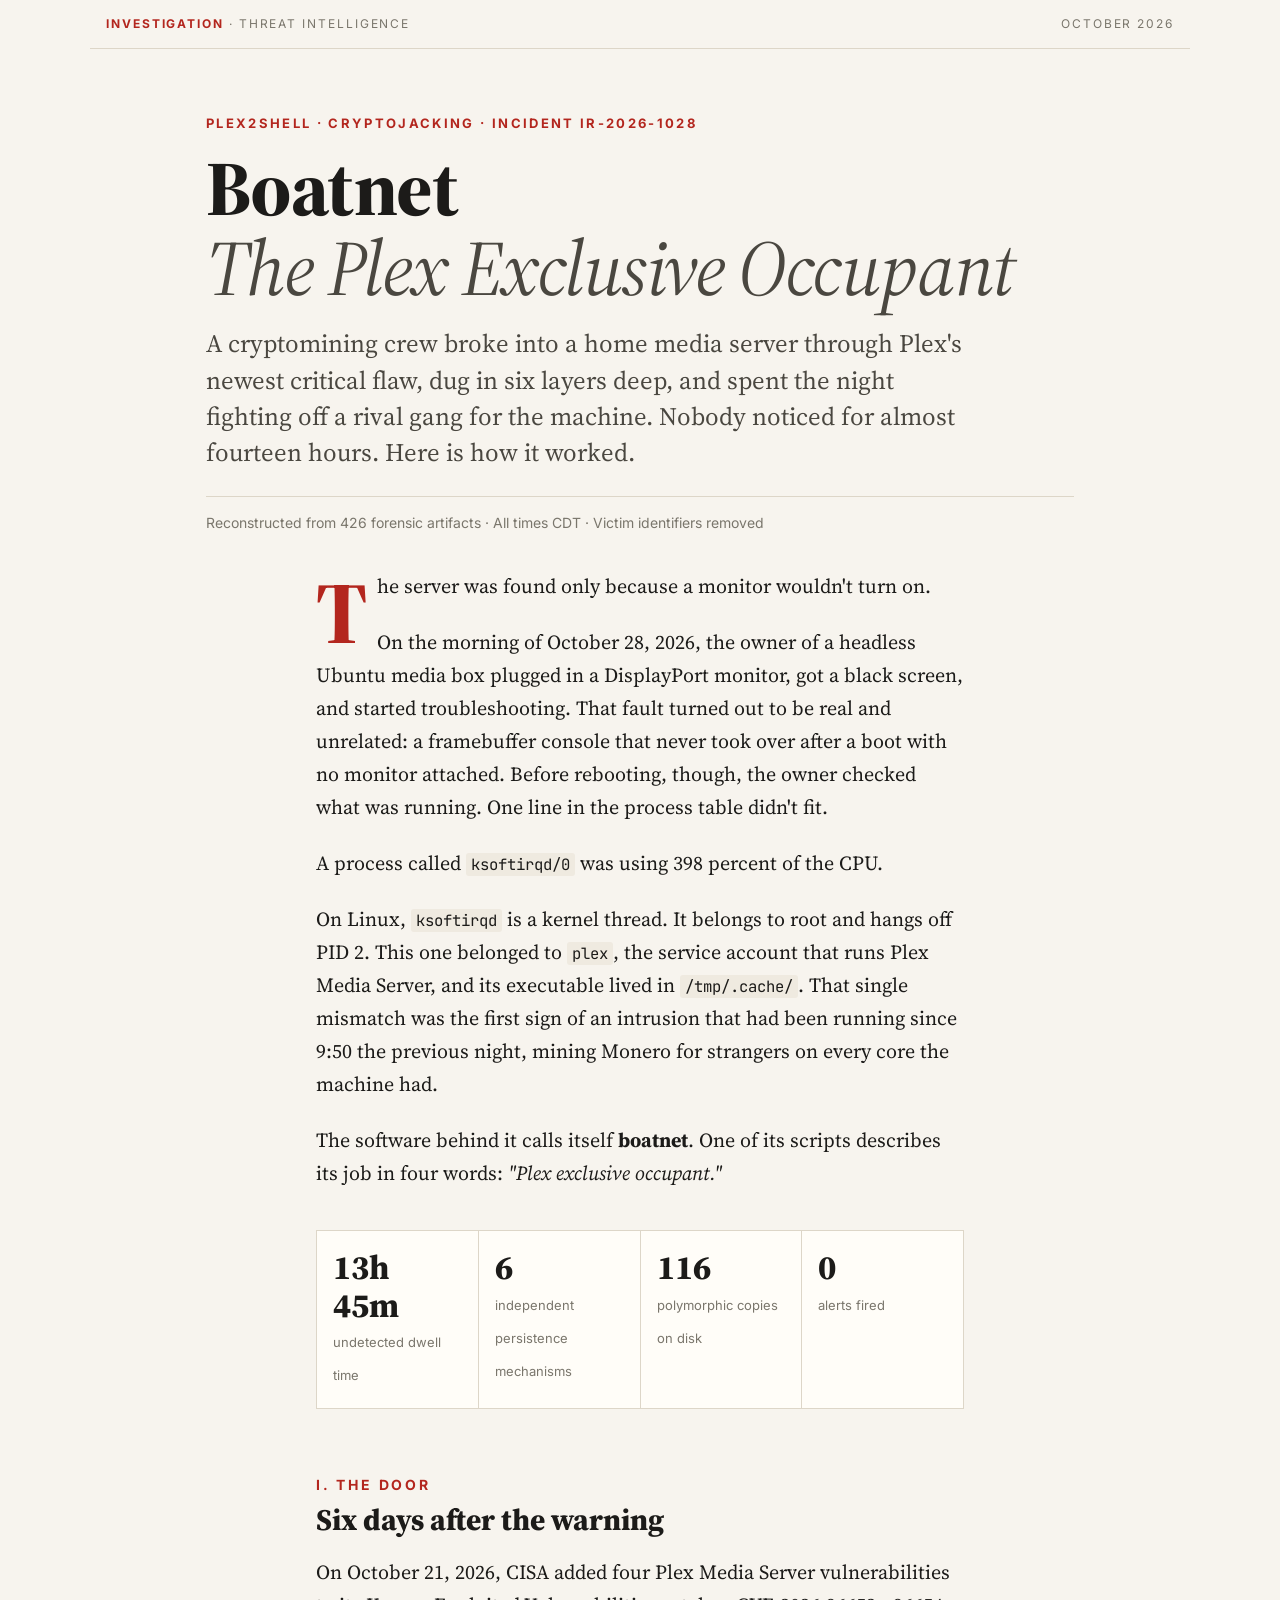
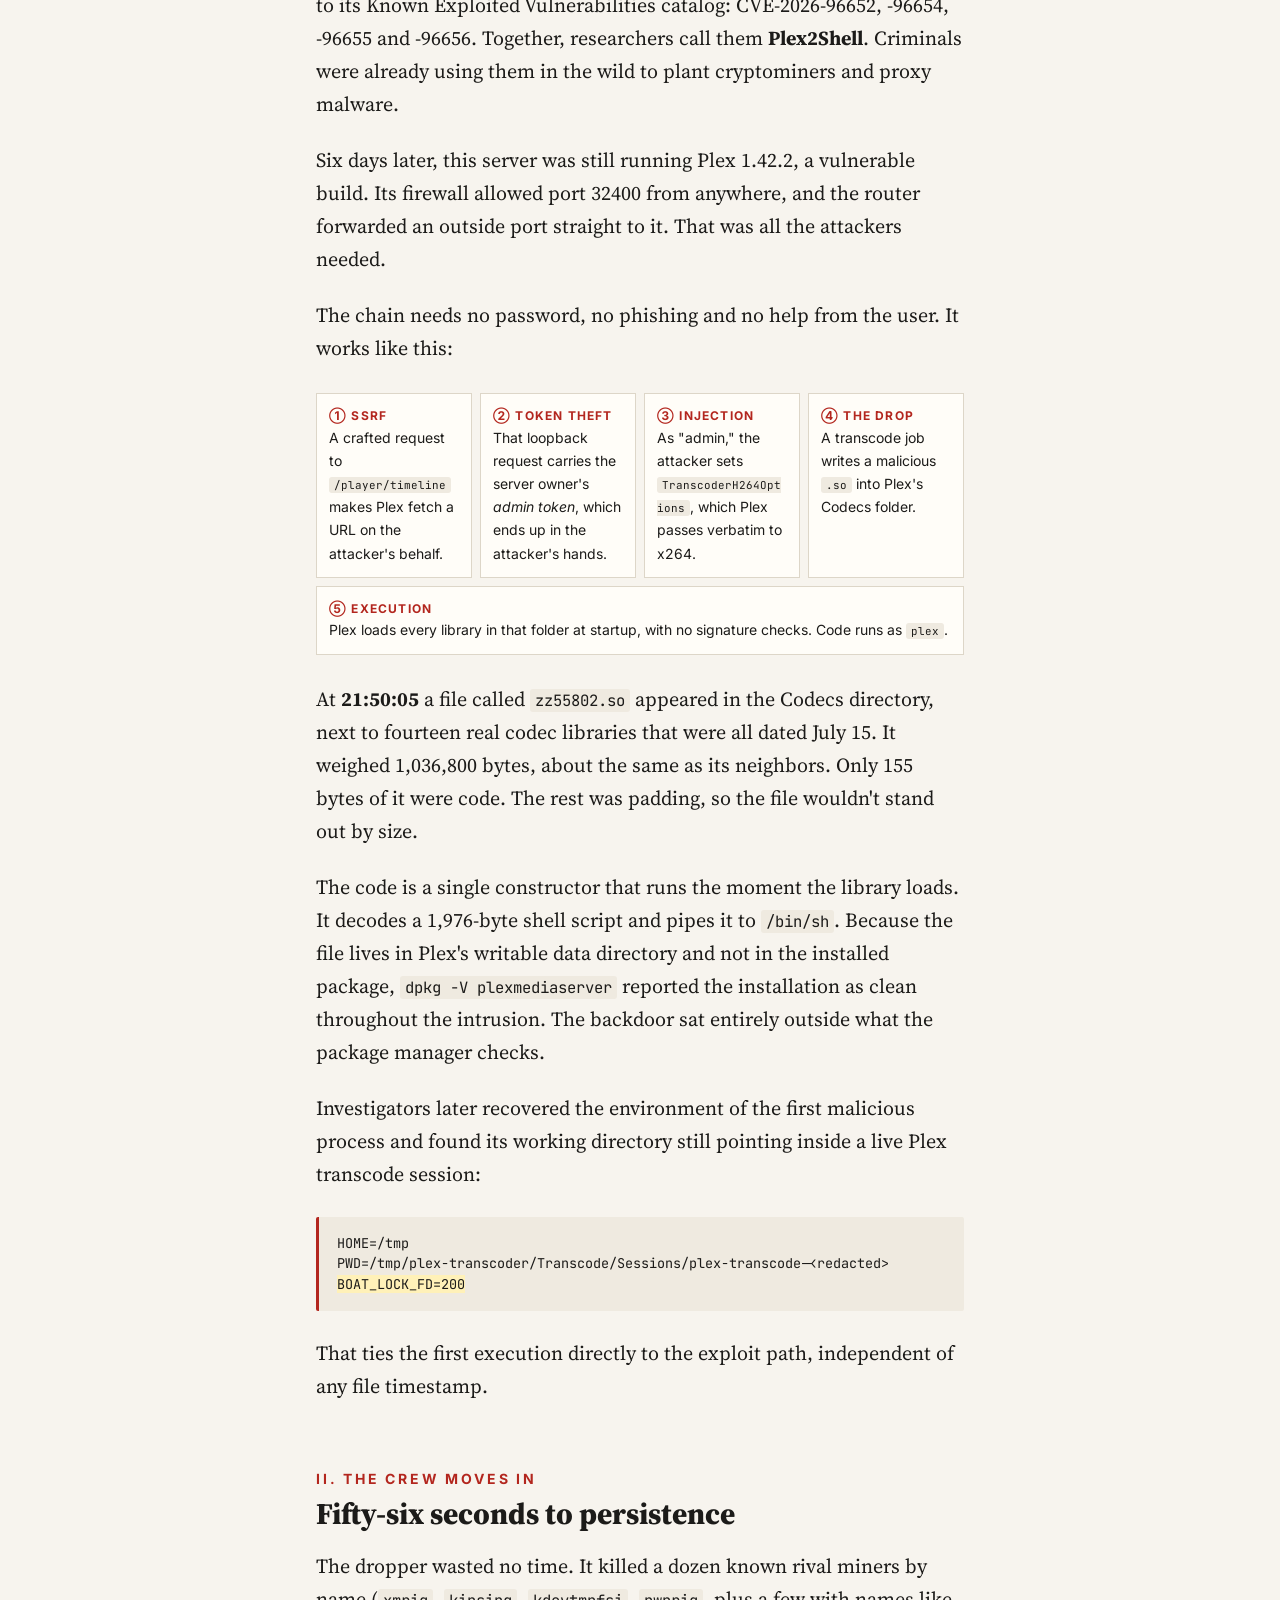
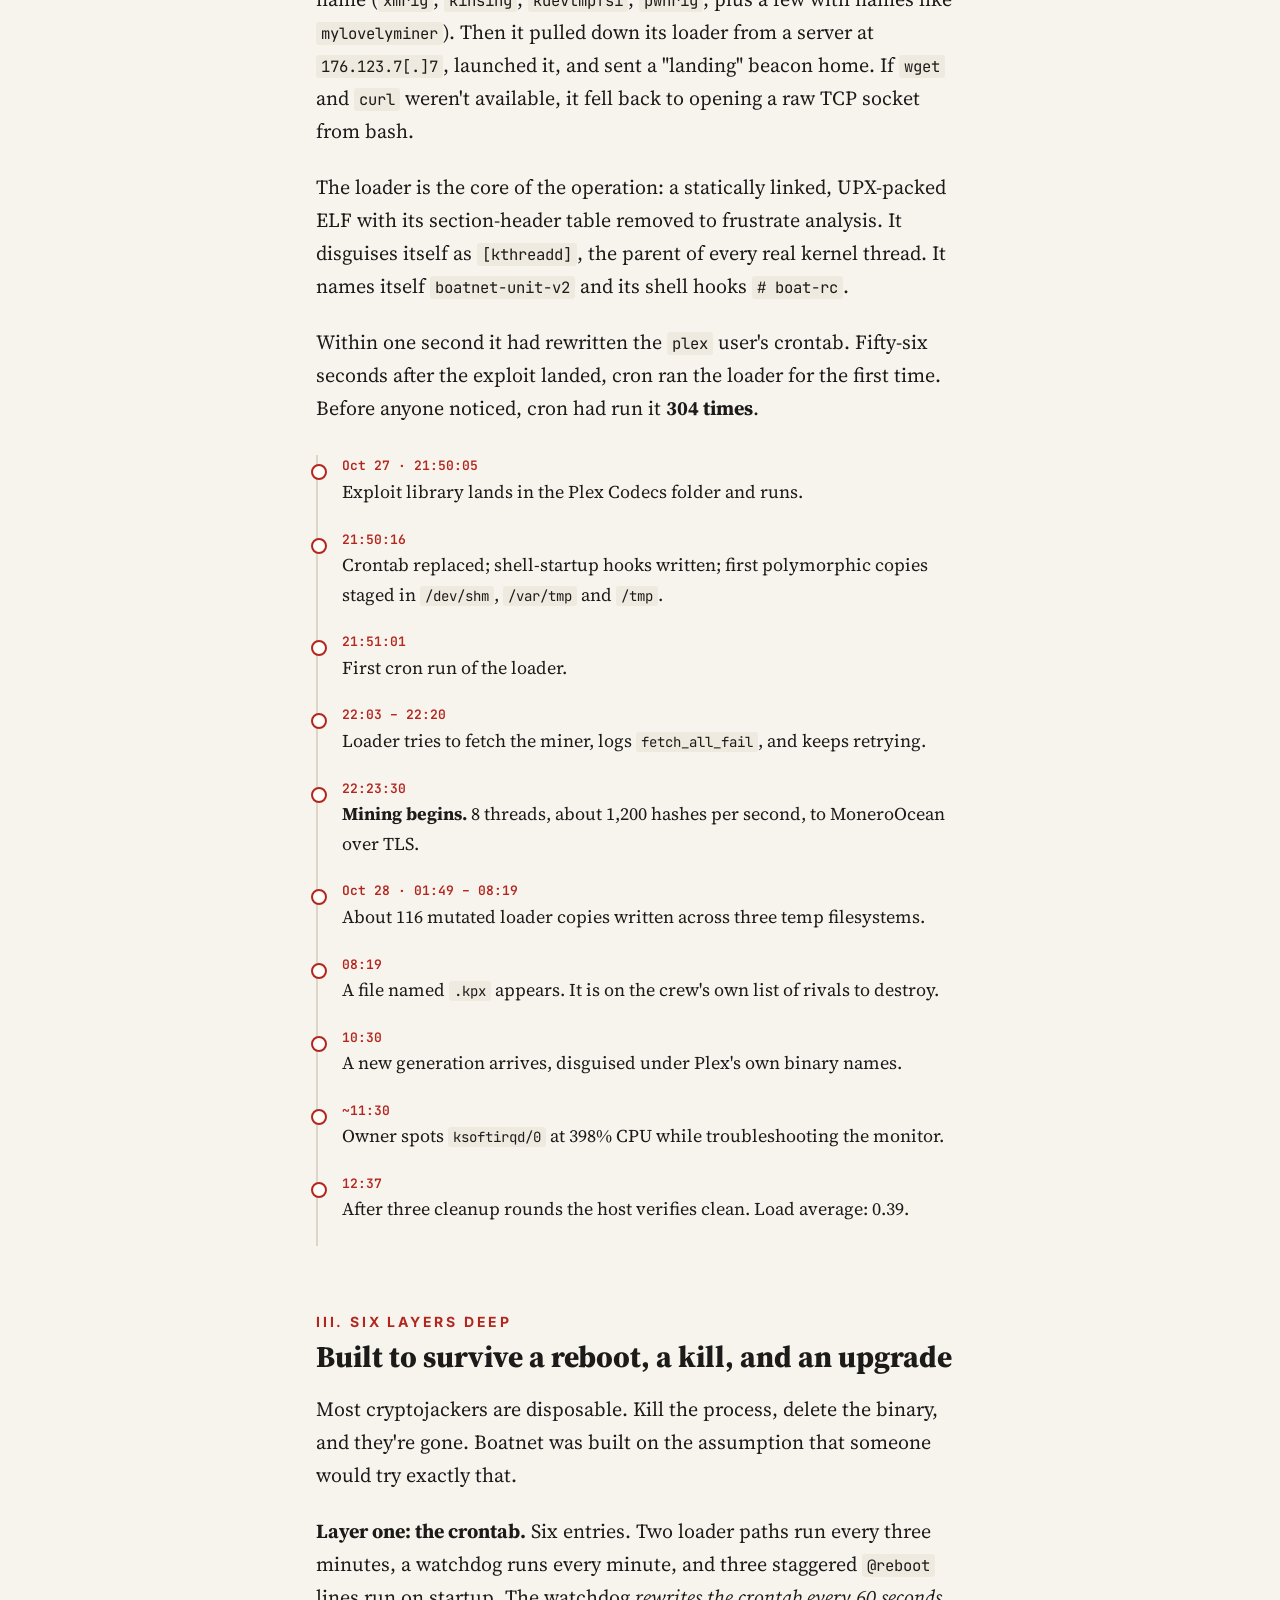
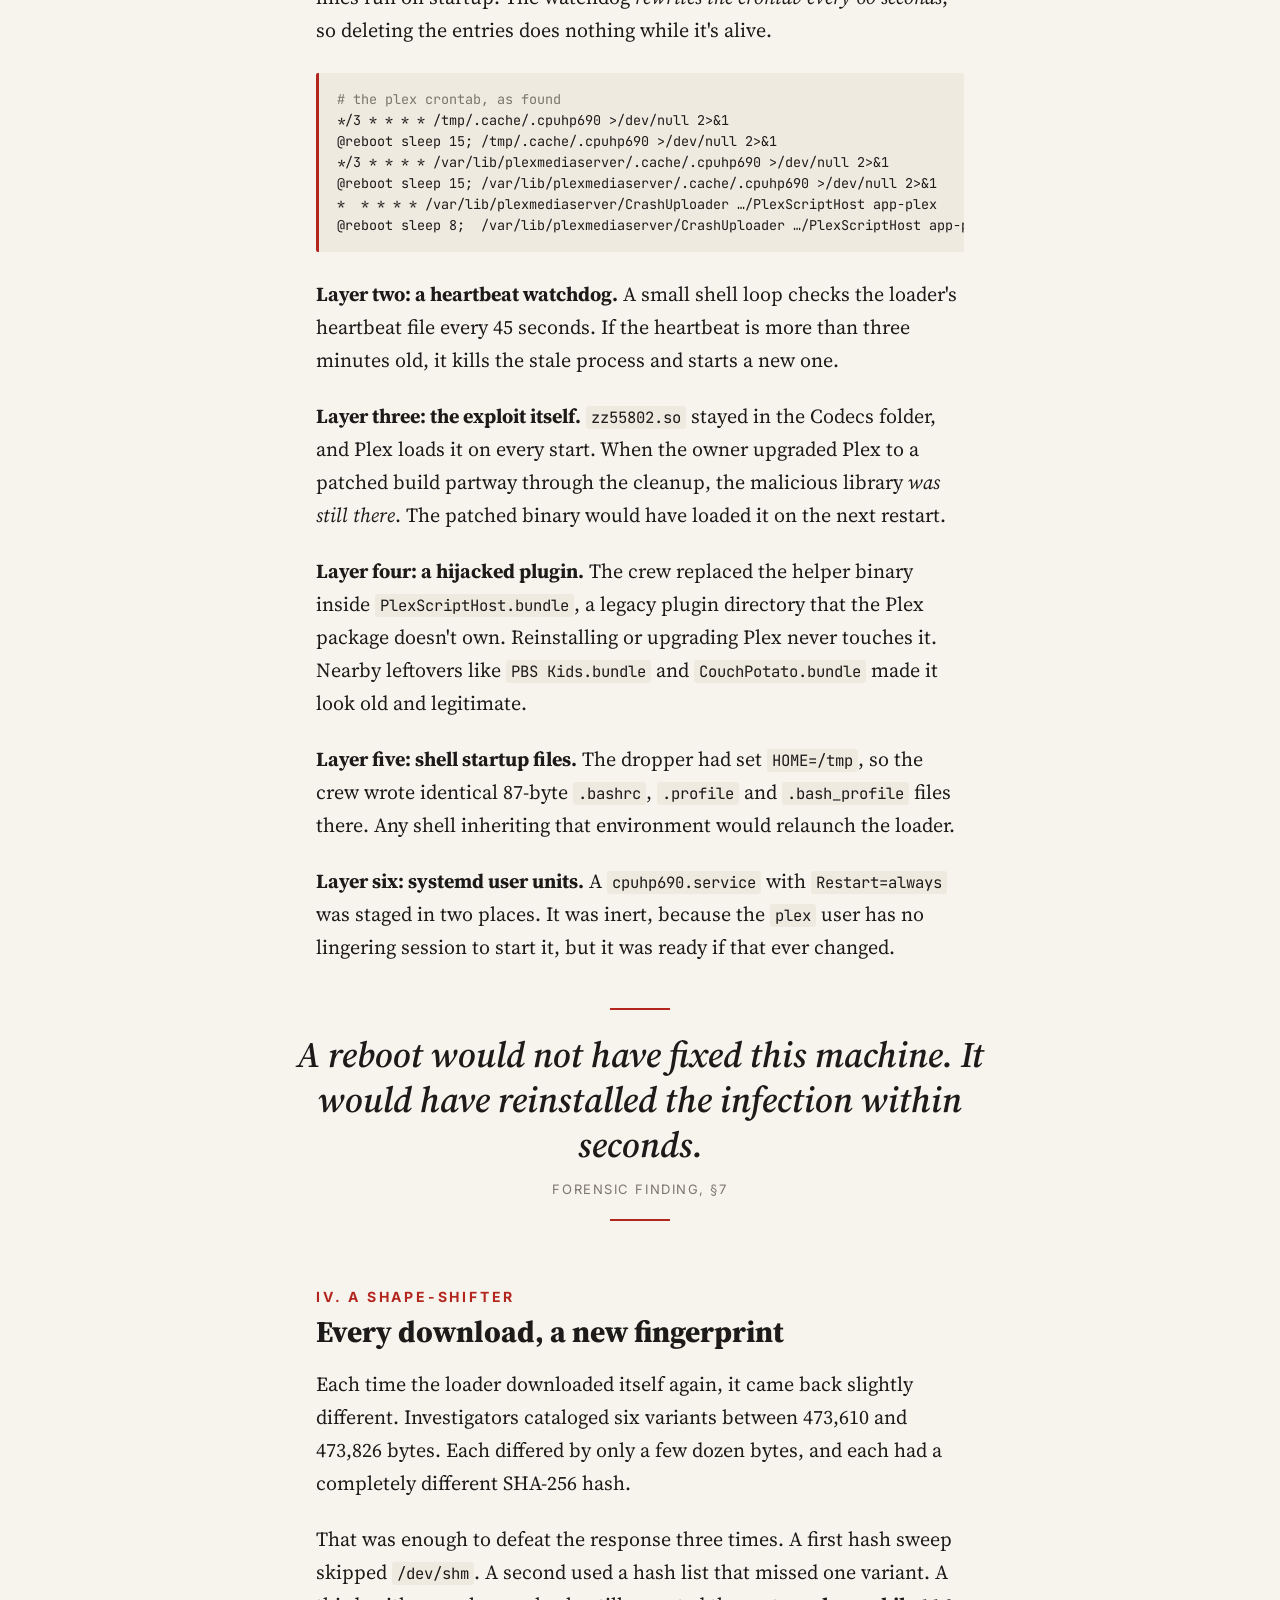
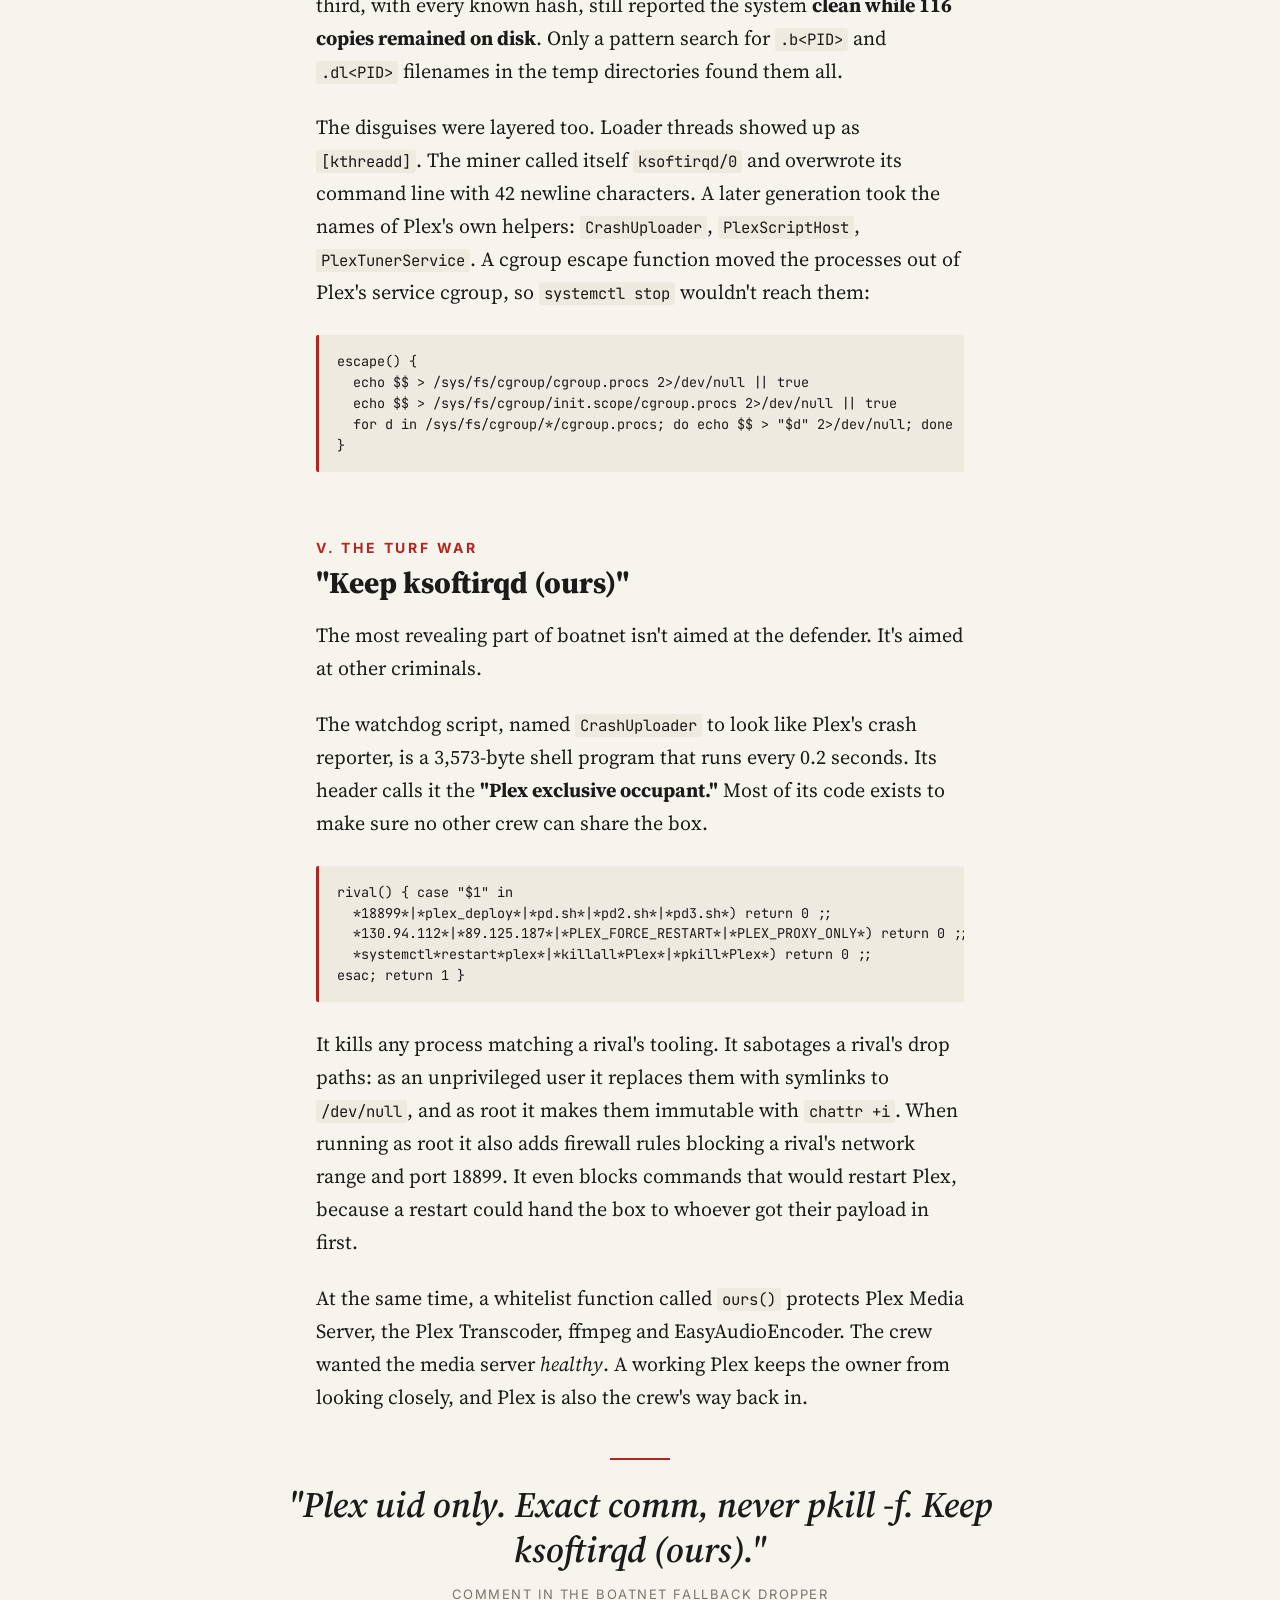
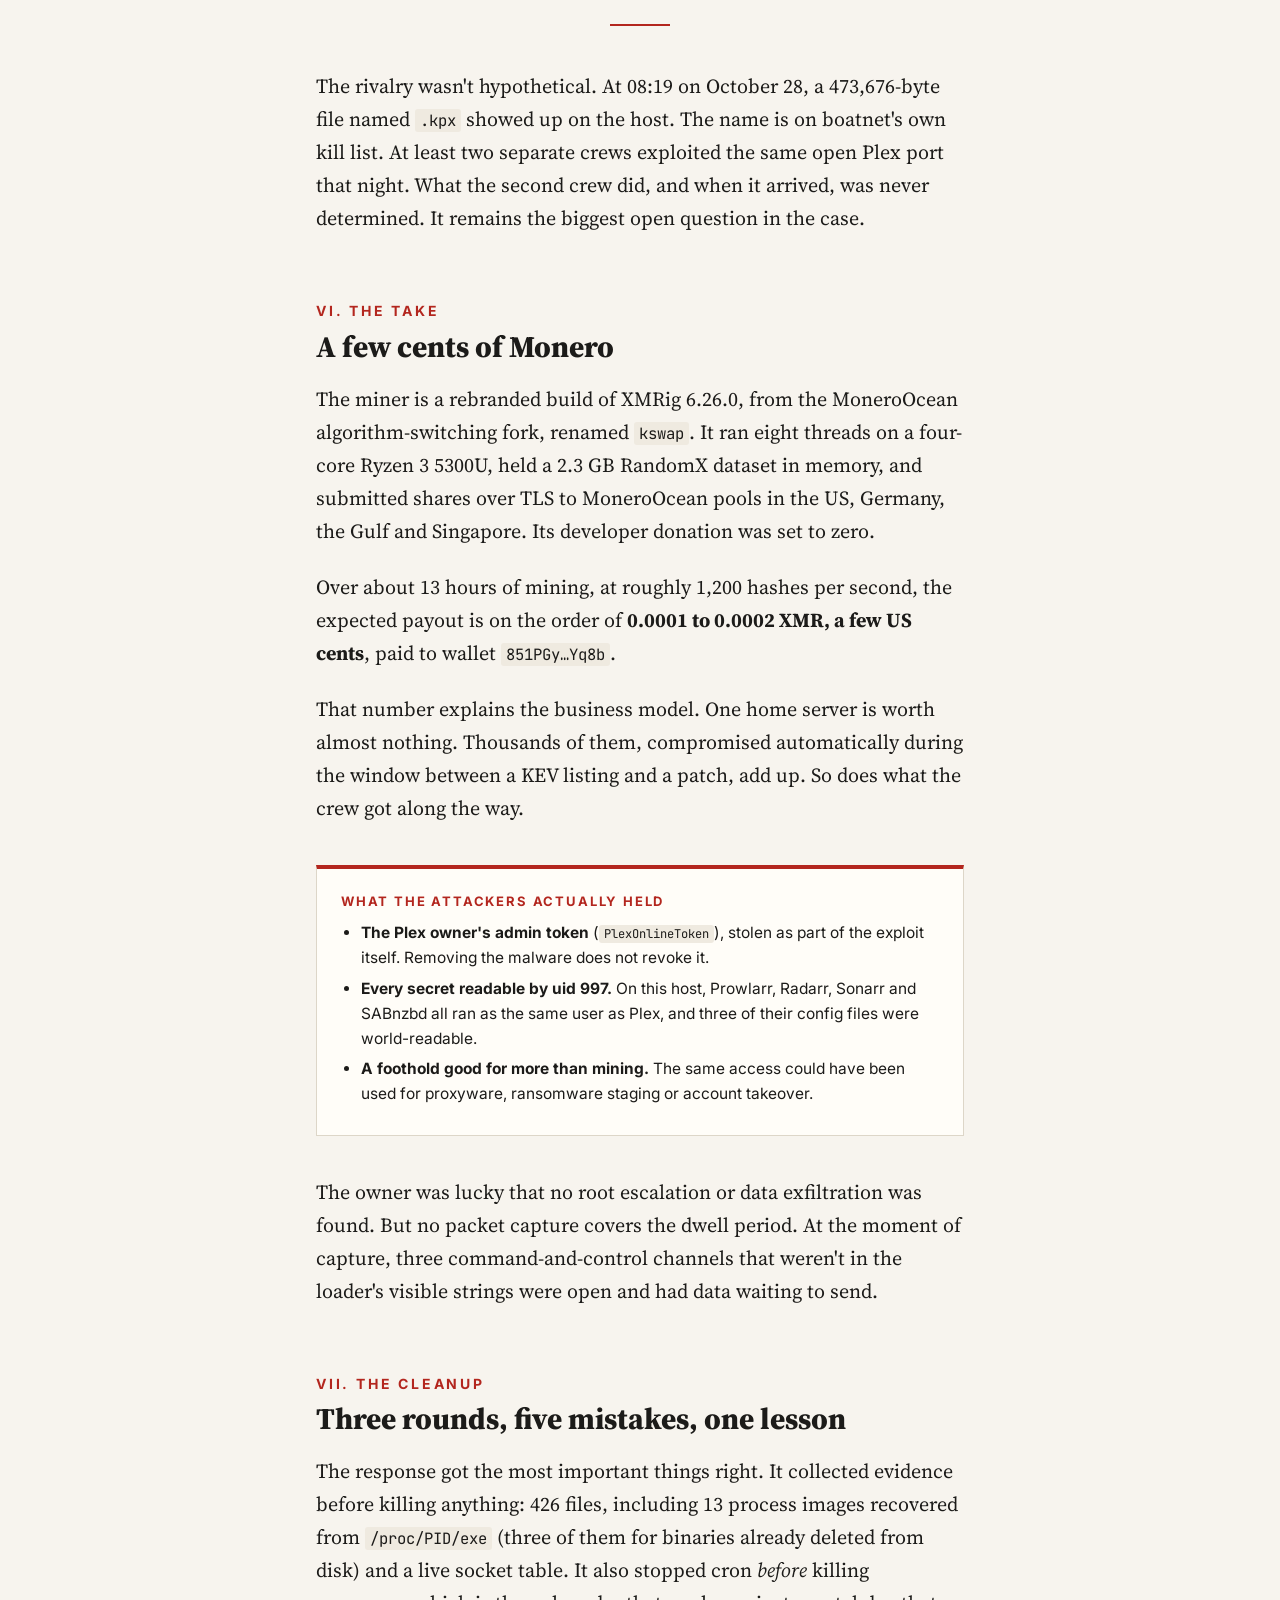
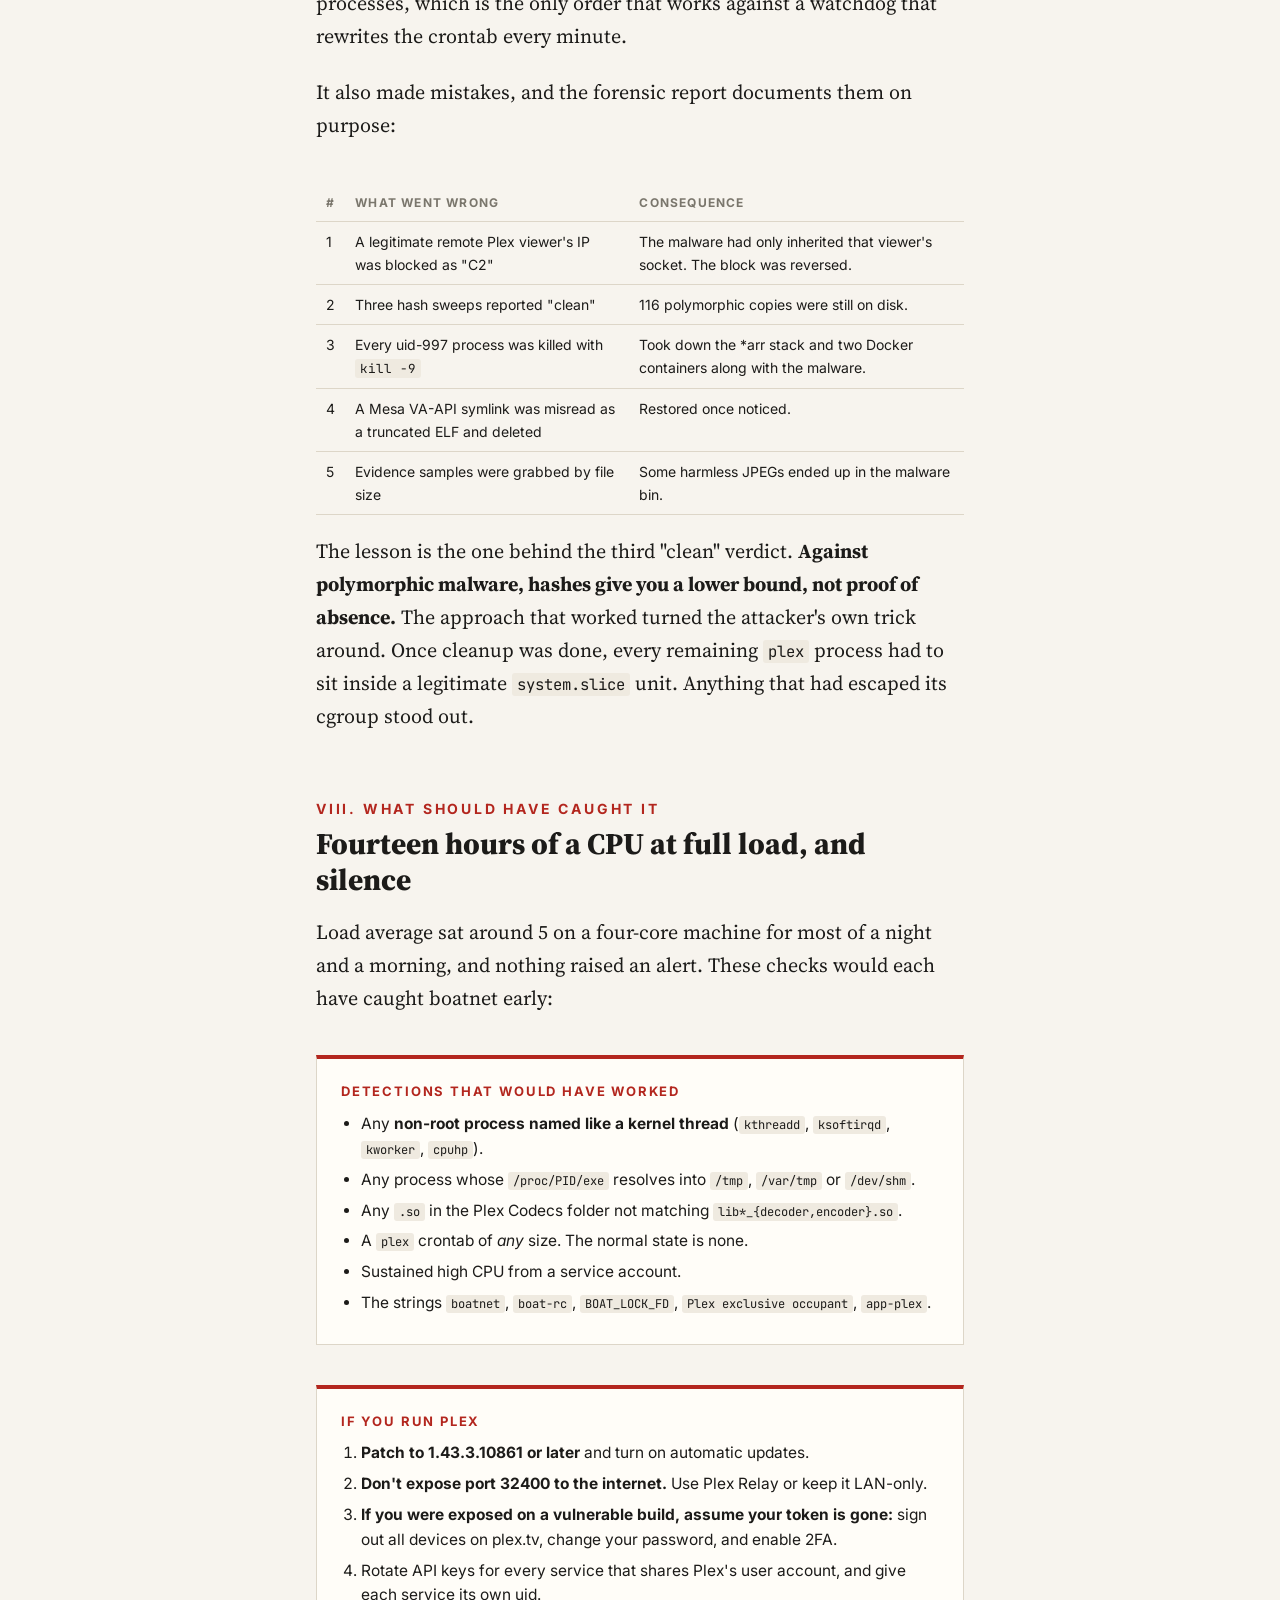
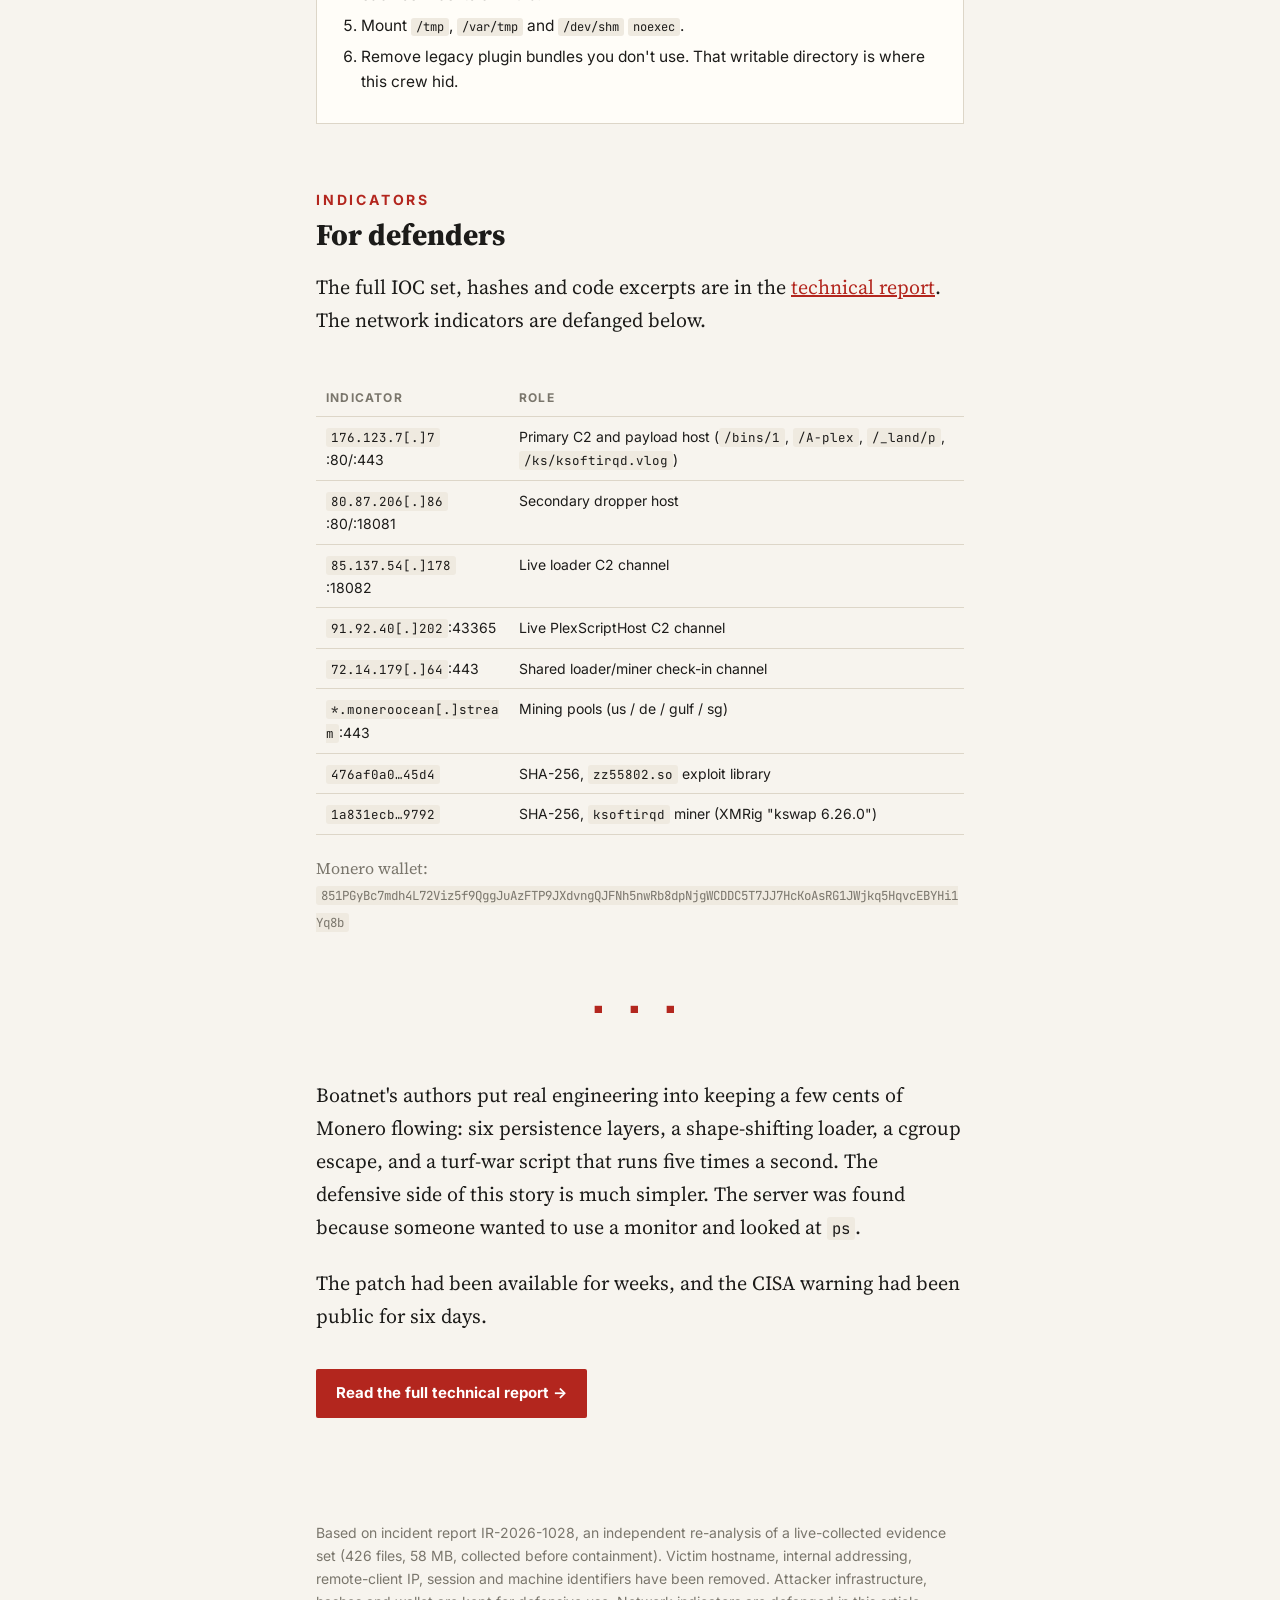
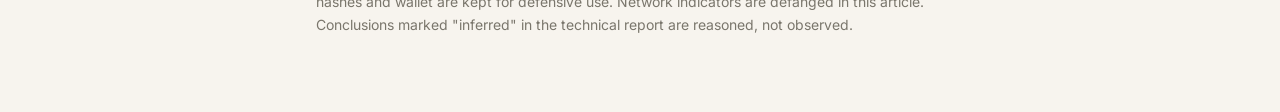
==== index.html @ 8634a525 "Publish Boatnet investigative article and sanitized IR-2026-1028 report Co-Authored-By: Claude Opus " ====
<!DOCTYPE html>
<html lang="en">
<head>
<meta charset="UTF-8">
<meta name="viewport" content="width=device-width, initial-scale=1.0">
<title>Boatnet: The Plex Exclusive Occupant</title>
<meta name="description" content="An investigation into a cryptomining crew that hijacked a home Plex server through the Plex2Shell exploit chain, dug in six layers deep, and fought off a rival gang for control of the machine.">
<meta property="og:title" content="Boatnet: The Plex Exclusive Occupant">
<meta property="og:description" content="How a cryptomining crew hijacked a home Plex server, dug in six layers deep, and fought a rival gang for the machine.">
<link rel="preconnect" href="https://fonts.googleapis.com">
<link rel="preconnect" href="https://fonts.gstatic.com" crossorigin>
<link href="https://fonts.googleapis.com/css2?family=Source+Serif+4:ital,opsz,wght@0,8..60,400;0,8..60,600;0,8..60,800;1,8..60,400&family=Inter:wght@400;600;700&family=JetBrains+Mono:wght@400;600&display=swap" rel="stylesheet">
<style>
  :root{
    --bg:#f7f4ee; --paper:#fffdf8; --ink:#1c1b19; --ink-2:#4a4740; --ink-3:#7a766c;
    --rule:#ddd6c8; --accent:#b3261e; --accent-soft:#f6e3e0; --code-bg:#efeae0;
    --hl:#fff1b8; --mono:"JetBrains Mono",ui-monospace,Menlo,monospace;
    --serif:"Source Serif 4",Georgia,serif; --sans:Inter,system-ui,-apple-system,sans-serif;
  }
  @media (prefers-color-scheme: dark){
    :root:not([data-theme="light"]){
      --bg:#121210; --paper:#1a1a17; --ink:#ece8de; --ink-2:#bdb8ab; --ink-3:#8a857a;
      --rule:#33312b; --accent:#ff6b5e; --accent-soft:#3a1c19; --code-bg:#24231f; --hl:#4a3f12;
    }
  }
  :root[data-theme="dark"]{
    --bg:#121210; --paper:#1a1a17; --ink:#ece8de; --ink-2:#bdb8ab; --ink-3:#8a857a;
    --rule:#33312b; --accent:#ff6b5e; --accent-soft:#3a1c19; --code-bg:#24231f; --hl:#4a3f12;
  }
  *{box-sizing:border-box}
  html{-webkit-text-size-adjust:100%}
  body{margin:0;background:var(--bg);color:var(--ink);font-family:var(--serif);font-size:20px;line-height:1.65}
  a{color:var(--accent)}
  .masthead{border-bottom:1px solid var(--rule);font-family:var(--sans);font-size:12px;letter-spacing:.16em;text-transform:uppercase;color:var(--ink-3);padding:14px 16px;display:flex;justify-content:space-between;gap:12px;max-width:1100px;margin:0 auto}
  .masthead b{color:var(--accent)}
  header.hero{max-width:900px;margin:0 auto;padding:64px 16px 36px}
  .kicker{font-family:var(--sans);font-weight:700;font-size:13px;letter-spacing:.18em;text-transform:uppercase;color:var(--accent)}
  h1{font-weight:800;font-size:clamp(40px,7vw,78px);line-height:1.02;letter-spacing:-.02em;margin:14px 0 18px}
  h1 em{font-style:italic;font-weight:400;display:block;color:var(--ink-2)}
  .dek{font-size:clamp(20px,2.6vw,25px);color:var(--ink-2);line-height:1.45;margin:0 0 26px;max-width:760px}
  .byline{font-family:var(--sans);font-size:14px;color:var(--ink-3);border-top:1px solid var(--rule);padding-top:14px}
  .byline span+span::before{content:" · "}
  article{max-width:680px;margin:0 auto;padding:0 16px 80px}
  article>p:first-of-type::first-letter{float:left;font-size:4.4em;line-height:.82;font-weight:800;padding:6px 10px 0 0;color:var(--accent)}
  h2{font-family:var(--sans);font-size:14px;letter-spacing:.2em;text-transform:uppercase;color:var(--accent);margin:64px 0 6px}
  h3{font-size:30px;line-height:1.2;margin:0 0 18px;font-weight:800}
  p{margin:0 0 1.15em}
  code{font-family:var(--mono);font-size:.78em;background:var(--code-bg);padding:1px 5px;border-radius:3px;overflow-wrap:anywhere}
  pre{font-family:var(--mono);font-size:13.5px;line-height:1.55;background:var(--code-bg);border-left:3px solid var(--accent);padding:16px 18px;overflow-x:auto;margin:26px 0;border-radius:2px}
  pre .c{color:var(--ink-3)}
  pre mark{background:var(--hl);color:inherit}
  blockquote.pull{margin:44px -40px;padding:0;border:0;font-size:clamp(26px,3.6vw,36px);line-height:1.25;font-weight:600;font-style:italic;text-align:center;color:var(--ink)}
  blockquote.pull::before,blockquote.pull::after{content:"";display:block;width:60px;height:2px;background:var(--accent);margin:0 auto 22px}
  blockquote.pull::after{margin:22px auto 0}
  blockquote.pull cite{display:block;font-family:var(--sans);font-style:normal;font-size:13px;letter-spacing:.12em;text-transform:uppercase;color:var(--ink-3);margin-top:14px;font-weight:400}
  .stats{display:grid;grid-template-columns:repeat(auto-fit,minmax(140px,1fr));gap:1px;background:var(--rule);border:1px solid var(--rule);margin:40px 0}
  .stat{background:var(--paper);padding:18px 16px}
  .stat b{display:block;font-size:34px;line-height:1.1;font-weight:800}
  .stat span{font-family:var(--sans);font-size:13px;color:var(--ink-3)}
  aside.box{font-family:var(--sans);font-size:15.5px;line-height:1.6;background:var(--paper);border:1px solid var(--rule);border-top:4px solid var(--accent);padding:22px 24px;margin:40px 0}
  aside.box h4{margin:0 0 10px;font-size:13px;letter-spacing:.14em;text-transform:uppercase;color:var(--accent)}
  aside.box ul,aside.box ol{margin:0;padding-left:20px}
  aside.box li{margin:6px 0}
  .timeline{list-style:none;padding:0;margin:30px 0;border-left:2px solid var(--rule)}
  .timeline li{position:relative;padding:0 0 22px 24px;font-size:18px}
  .timeline li::before{content:"";position:absolute;left:-7px;top:9px;width:12px;height:12px;border-radius:50%;background:var(--paper);border:2px solid var(--accent)}
  .timeline time{display:block;font-family:var(--mono);font-size:13px;color:var(--accent);font-weight:600}
  .chain{display:flex;flex-wrap:wrap;gap:8px;margin:28px 0;font-family:var(--sans);font-size:14px}
  .chain div{flex:1 1 140px;background:var(--paper);border:1px solid var(--rule);padding:12px;position:relative}
  .chain b{display:block;color:var(--accent);font-size:12px;letter-spacing:.1em;text-transform:uppercase}
  table{width:100%;border-collapse:collapse;font-family:var(--sans);font-size:14px;margin:20px 0}
  th,td{text-align:left;padding:8px 10px;border-bottom:1px solid var(--rule);vertical-align:top}
  th{font-size:12px;letter-spacing:.1em;text-transform:uppercase;color:var(--ink-3)}
  td code{font-size:12.5px}
  .tablewrap{overflow-x:auto}
  hr.end{border:0;text-align:center;margin:56px 0}
  hr.end::before{content:"■ ■ ■";color:var(--accent);letter-spacing:1em;font-size:12px}
  footer{max-width:680px;margin:0 auto;padding:0 16px 60px;font-family:var(--sans);font-size:14px;color:var(--ink-3)}
  .cta{display:inline-block;font-family:var(--sans);font-weight:700;font-size:15px;text-decoration:none;background:var(--accent);color:#fff;padding:12px 20px;border-radius:2px}
  @media (max-width:760px){ blockquote.pull{margin:36px 0} body{font-size:18.5px} }
</style>
</head>
<body>

<div class="masthead"><span><b>Investigation</b> · Threat Intelligence</span><span>October 2026</span></div>

<header class="hero">
  <div class="kicker">Plex2Shell · Cryptojacking · Incident IR-2026-1028</div>
  <h1>Boatnet<em>The Plex Exclusive Occupant</em></h1>
  <p class="dek">A cryptomining crew broke into a home media server through Plex's newest critical flaw, dug in six layers deep, and spent the night fighting off a rival gang for the machine. Nobody noticed for almost fourteen hours. Here is how it worked.</p>
  <div class="byline"><span>Reconstructed from 426 forensic artifacts</span><span>All times CDT</span><span>Victim identifiers removed</span></div>
</header>

<article>

<p>The server was found only because a monitor wouldn't turn on.</p>

<p>On the morning of October 28, 2026, the owner of a headless Ubuntu media box plugged in a DisplayPort monitor, got a black screen, and started troubleshooting. That fault turned out to be real and unrelated: a framebuffer console that never took over after a boot with no monitor attached. Before rebooting, though, the owner checked what was running. One line in the process table didn't fit.</p>

<p>A process called <code>ksoftirqd/0</code> was using 398 percent of the CPU.</p>

<p>On Linux, <code>ksoftirqd</code> is a kernel thread. It belongs to root and hangs off PID 2. This one belonged to <code>plex</code>, the service account that runs Plex Media Server, and its executable lived in <code>/tmp/.cache/</code>. That single mismatch was the first sign of an intrusion that had been running since 9:50 the previous night, mining Monero for strangers on every core the machine had.</p>

<p>The software behind it calls itself <strong>boatnet</strong>. One of its scripts describes its job in four words: <em>"Plex exclusive occupant."</em></p>

<div class="stats">
  <div class="stat"><b>13h 45m</b><span>undetected dwell time</span></div>
  <div class="stat"><b>6</b><span>independent persistence mechanisms</span></div>
  <div class="stat"><b>116</b><span>polymorphic copies on disk</span></div>
  <div class="stat"><b>0</b><span>alerts fired</span></div>
</div>

<h2>I. The Door</h2>
<h3>Six days after the warning</h3>

<p>On October 21, 2026, CISA added four Plex Media Server vulnerabilities to its Known Exploited Vulnerabilities catalog: CVE-2026-96652, -96654, -96655 and -96656. Together, researchers call them <strong>Plex2Shell</strong>. Criminals were already using them in the wild to plant cryptominers and proxy malware.</p>

<p>Six days later, this server was still running Plex 1.42.2, a vulnerable build. Its firewall allowed port 32400 from anywhere, and the router forwarded an outside port straight to it. That was all the attackers needed.</p>

<p>The chain needs no password, no phishing and no help from the user. It works like this:</p>

<div class="chain">
  <div><b>① SSRF</b>A crafted request to <code>/player/timeline</code> makes Plex fetch a URL on the attacker's behalf.</div>
  <div><b>② Token theft</b>That loopback request carries the server owner's <em>admin token</em>, which ends up in the attacker's hands.</div>
  <div><b>③ Injection</b>As "admin," the attacker sets <code>TranscoderH264Options</code>, which Plex passes verbatim to x264.</div>
  <div><b>④ The drop</b>A transcode job writes a malicious <code>.so</code> into Plex's Codecs folder.</div>
  <div><b>⑤ Execution</b>Plex loads every library in that folder at startup, with no signature checks. Code runs as <code>plex</code>.</div>
</div>

<p>At <strong>21:50:05</strong> a file called <code>zz55802.so</code> appeared in the Codecs directory, next to fourteen real codec libraries that were all dated July 15. It weighed 1,036,800 bytes, about the same as its neighbors. Only 155 bytes of it were code. The rest was padding, so the file wouldn't stand out by size.</p>

<p>The code is a single constructor that runs the moment the library loads. It decodes a 1,976-byte shell script and pipes it to <code>/bin/sh</code>. Because the file lives in Plex's writable data directory and not in the installed package, <code>dpkg -V plexmediaserver</code> reported the installation as clean throughout the intrusion. The backdoor sat entirely outside what the package manager checks.</p>

<p>Investigators later recovered the environment of the first malicious process and found its working directory still pointing inside a live Plex transcode session:</p>

<pre>HOME=/tmp
PWD=/tmp/plex-transcoder/Transcode/Sessions/plex-transcode-&lt;redacted&gt;
<mark>BOAT_LOCK_FD=200</mark></pre>

<p>That ties the first execution directly to the exploit path, independent of any file timestamp.</p>

<h2>II. The Crew Moves In</h2>
<h3>Fifty-six seconds to persistence</h3>

<p>The dropper wasted no time. It killed a dozen known rival miners by name (<code>xmrig</code>, <code>kinsing</code>, <code>kdevtmpfsi</code>, <code>pwnrig</code>, plus a few with names like <code>mylovelyminer</code>). Then it pulled down its loader from a server at <code>176.123.7[.]7</code>, launched it, and sent a "landing" beacon home. If <code>wget</code> and <code>curl</code> weren't available, it fell back to opening a raw TCP socket from bash.</p>

<p>The loader is the core of the operation: a statically linked, UPX-packed ELF with its section-header table removed to frustrate analysis. It disguises itself as <code>[kthreadd]</code>, the parent of every real kernel thread. It names itself <code>boatnet-unit-v2</code> and its shell hooks <code># boat-rc</code>.</p>

<p>Within one second it had rewritten the <code>plex</code> user's crontab. Fifty-six seconds after the exploit landed, cron ran the loader for the first time. Before anyone noticed, cron had run it <strong>304 times</strong>.</p>

<ol class="timeline">
  <li><time>Oct 27 · 21:50:05</time>Exploit library lands in the Plex Codecs folder and runs.</li>
  <li><time>21:50:16</time>Crontab replaced; shell-startup hooks written; first polymorphic copies staged in <code>/dev/shm</code>, <code>/var/tmp</code> and <code>/tmp</code>.</li>
  <li><time>21:51:01</time>First cron run of the loader.</li>
  <li><time>22:03 – 22:20</time>Loader tries to fetch the miner, logs <code>fetch_all_fail</code>, and keeps retrying.</li>
  <li><time>22:23:30</time><strong>Mining begins.</strong> 8 threads, about 1,200 hashes per second, to MoneroOcean over TLS.</li>
  <li><time>Oct 28 · 01:49 – 08:19</time>About 116 mutated loader copies written across three temp filesystems.</li>
  <li><time>08:19</time>A file named <code>.kpx</code> appears. It is on the crew's own list of rivals to destroy.</li>
  <li><time>10:30</time>A new generation arrives, disguised under Plex's own binary names.</li>
  <li><time>~11:30</time>Owner spots <code>ksoftirqd/0</code> at 398% CPU while troubleshooting the monitor.</li>
  <li><time>12:37</time>After three cleanup rounds the host verifies clean. Load average: 0.39.</li>
</ol>

<h2>III. Six Layers Deep</h2>
<h3>Built to survive a reboot, a kill, and an upgrade</h3>

<p>Most cryptojackers are disposable. Kill the process, delete the binary, and they're gone. Boatnet was built on the assumption that someone would try exactly that.</p>

<p><strong>Layer one: the crontab.</strong> Six entries. Two loader paths run every three minutes, a watchdog runs every minute, and three staggered <code>@reboot</code> lines run on startup. The watchdog <em>rewrites the crontab every 60 seconds</em>, so deleting the entries does nothing while it's alive.</p>

<pre><span class="c"># the plex crontab, as found</span>
*/3 * * * * /tmp/.cache/.cpuhp690 &gt;/dev/null 2&gt;&amp;1
@reboot sleep 15; /tmp/.cache/.cpuhp690 &gt;/dev/null 2&gt;&amp;1
*/3 * * * * /var/lib/plexmediaserver/.cache/.cpuhp690 &gt;/dev/null 2&gt;&amp;1
@reboot sleep 15; /var/lib/plexmediaserver/.cache/.cpuhp690 &gt;/dev/null 2&gt;&amp;1
*  * * * * /var/lib/plexmediaserver/CrashUploader …/PlexScriptHost app-plex
@reboot sleep 8;  /var/lib/plexmediaserver/CrashUploader …/PlexScriptHost app-plex</pre>

<p><strong>Layer two: a heartbeat watchdog.</strong> A small shell loop checks the loader's heartbeat file every 45 seconds. If the heartbeat is more than three minutes old, it kills the stale process and starts a new one.</p>

<p><strong>Layer three: the exploit itself.</strong> <code>zz55802.so</code> stayed in the Codecs folder, and Plex loads it on every start. When the owner upgraded Plex to a patched build partway through the cleanup, the malicious library <em>was still there</em>. The patched binary would have loaded it on the next restart.</p>

<p><strong>Layer four: a hijacked plugin.</strong> The crew replaced the helper binary inside <code>PlexScriptHost.bundle</code>, a legacy plugin directory that the Plex package doesn't own. Reinstalling or upgrading Plex never touches it. Nearby leftovers like <code>PBS Kids.bundle</code> and <code>CouchPotato.bundle</code> made it look old and legitimate.</p>

<p><strong>Layer five: shell startup files.</strong> The dropper had set <code>HOME=/tmp</code>, so the crew wrote identical 87-byte <code>.bashrc</code>, <code>.profile</code> and <code>.bash_profile</code> files there. Any shell inheriting that environment would relaunch the loader.</p>

<p><strong>Layer six: systemd user units.</strong> A <code>cpuhp690.service</code> with <code>Restart=always</code> was staged in two places. It was inert, because the <code>plex</code> user has no lingering session to start it, but it was ready if that ever changed.</p>

<blockquote class="pull">A reboot would not have fixed this machine. It would have reinstalled the infection within seconds.<cite>Forensic finding, §7</cite></blockquote>

<h2>IV. A Shape-Shifter</h2>
<h3>Every download, a new fingerprint</h3>

<p>Each time the loader downloaded itself again, it came back slightly different. Investigators cataloged six variants between 473,610 and 473,826 bytes. Each differed by only a few dozen bytes, and each had a completely different SHA-256 hash.</p>

<p>That was enough to defeat the response three times. A first hash sweep skipped <code>/dev/shm</code>. A second used a hash list that missed one variant. A third, with every known hash, still reported the system <strong>clean while 116 copies remained on disk</strong>. Only a pattern search for <code>.b&lt;PID&gt;</code> and <code>.dl&lt;PID&gt;</code> filenames in the temp directories found them all.</p>

<p>The disguises were layered too. Loader threads showed up as <code>[kthreadd]</code>. The miner called itself <code>ksoftirqd/0</code> and overwrote its command line with 42 newline characters. A later generation took the names of Plex's own helpers: <code>CrashUploader</code>, <code>PlexScriptHost</code>, <code>PlexTunerService</code>. A cgroup escape function moved the processes out of Plex's service cgroup, so <code>systemctl stop</code> wouldn't reach them:</p>

<pre>escape() {
  echo $$ &gt; /sys/fs/cgroup/cgroup.procs 2&gt;/dev/null || true
  echo $$ &gt; /sys/fs/cgroup/init.scope/cgroup.procs 2&gt;/dev/null || true
  for d in /sys/fs/cgroup/*/cgroup.procs; do echo $$ &gt; "$d" 2&gt;/dev/null; done
}</pre>

<h2>V. The Turf War</h2>
<h3>"Keep ksoftirqd (ours)"</h3>

<p>The most revealing part of boatnet isn't aimed at the defender. It's aimed at other criminals.</p>

<p>The watchdog script, named <code>CrashUploader</code> to look like Plex's crash reporter, is a 3,573-byte shell program that runs every 0.2 seconds. Its header calls it the <strong>"Plex exclusive occupant."</strong> Most of its code exists to make sure no other crew can share the box.</p>

<pre>rival() { case "$1" in
  *18899*|*plex_deploy*|*pd.sh*|*pd2.sh*|*pd3.sh*) return 0 ;;
  *130.94.112*|*89.125.187*|*PLEX_FORCE_RESTART*|*PLEX_PROXY_ONLY*) return 0 ;;
  *systemctl*restart*plex*|*killall*Plex*|*pkill*Plex*) return 0 ;;
esac; return 1 }</pre>

<p>It kills any process matching a rival's tooling. It sabotages a rival's drop paths: as an unprivileged user it replaces them with symlinks to <code>/dev/null</code>, and as root it makes them immutable with <code>chattr +i</code>. When running as root it also adds firewall rules blocking a rival's network range and port 18899. It even blocks commands that would restart Plex, because a restart could hand the box to whoever got their payload in first.</p>

<p>At the same time, a whitelist function called <code>ours()</code> protects Plex Media Server, the Plex Transcoder, ffmpeg and EasyAudioEncoder. The crew wanted the media server <em>healthy</em>. A working Plex keeps the owner from looking closely, and Plex is also the crew's way back in.</p>

<blockquote class="pull">"Plex uid only. Exact comm, never pkill -f. Keep ksoftirqd (ours)."<cite>Comment in the boatnet fallback dropper</cite></blockquote>

<p>The rivalry wasn't hypothetical. At 08:19 on October 28, a 473,676-byte file named <code>.kpx</code> showed up on the host. The name is on boatnet's own kill list. At least two separate crews exploited the same open Plex port that night. What the second crew did, and when it arrived, was never determined. It remains the biggest open question in the case.</p>

<h2>VI. The Take</h2>
<h3>A few cents of Monero</h3>

<p>The miner is a rebranded build of XMRig 6.26.0, from the MoneroOcean algorithm-switching fork, renamed <code>kswap</code>. It ran eight threads on a four-core Ryzen 3 5300U, held a 2.3 GB RandomX dataset in memory, and submitted shares over TLS to MoneroOcean pools in the US, Germany, the Gulf and Singapore. Its developer donation was set to zero.</p>

<p>Over about 13 hours of mining, at roughly 1,200 hashes per second, the expected payout is on the order of <strong>0.0001 to 0.0002 XMR, a few US cents</strong>, paid to wallet <code>851PGy…Yq8b</code>.</p>

<p>That number explains the business model. One home server is worth almost nothing. Thousands of them, compromised automatically during the window between a KEV listing and a patch, add up. So does what the crew got along the way.</p>

<aside class="box">
  <h4>What the attackers actually held</h4>
  <ul>
    <li><strong>The Plex owner's admin token</strong> (<code>PlexOnlineToken</code>), stolen as part of the exploit itself. Removing the malware does not revoke it.</li>
    <li><strong>Every secret readable by uid 997.</strong> On this host, Prowlarr, Radarr, Sonarr and SABnzbd all ran as the same user as Plex, and three of their config files were world-readable.</li>
    <li><strong>A foothold good for more than mining.</strong> The same access could have been used for proxyware, ransomware staging or account takeover.</li>
  </ul>
</aside>

<p>The owner was lucky that no root escalation or data exfiltration was found. But no packet capture covers the dwell period. At the moment of capture, three command-and-control channels that weren't in the loader's visible strings were open and had data waiting to send.</p>

<h2>VII. The Cleanup</h2>
<h3>Three rounds, five mistakes, one lesson</h3>

<p>The response got the most important things right. It collected evidence before killing anything: 426 files, including 13 process images recovered from <code>/proc/PID/exe</code> (three of them for binaries already deleted from disk) and a live socket table. It also stopped cron <em>before</em> killing processes, which is the only order that works against a watchdog that rewrites the crontab every minute.</p>

<p>It also made mistakes, and the forensic report documents them on purpose:</p>

<div class="tablewrap"><table>
<tr><th>#</th><th>What went wrong</th><th>Consequence</th></tr>
<tr><td>1</td><td>A legitimate remote Plex viewer's IP was blocked as "C2"</td><td>The malware had only inherited that viewer's socket. The block was reversed.</td></tr>
<tr><td>2</td><td>Three hash sweeps reported "clean"</td><td>116 polymorphic copies were still on disk.</td></tr>
<tr><td>3</td><td>Every uid-997 process was killed with <code>kill -9</code></td><td>Took down the *arr stack and two Docker containers along with the malware.</td></tr>
<tr><td>4</td><td>A Mesa VA-API symlink was misread as a truncated ELF and deleted</td><td>Restored once noticed.</td></tr>
<tr><td>5</td><td>Evidence samples were grabbed by file size</td><td>Some harmless JPEGs ended up in the malware bin.</td></tr>
</table></div>

<p>The lesson is the one behind the third "clean" verdict. <strong>Against polymorphic malware, hashes give you a lower bound, not proof of absence.</strong> The approach that worked turned the attacker's own trick around. Once cleanup was done, every remaining <code>plex</code> process had to sit inside a legitimate <code>system.slice</code> unit. Anything that had escaped its cgroup stood out.</p>

<h2>VIII. What Should Have Caught It</h2>
<h3>Fourteen hours of a CPU at full load, and silence</h3>

<p>Load average sat around 5 on a four-core machine for most of a night and a morning, and nothing raised an alert. These checks would each have caught boatnet early:</p>

<aside class="box">
  <h4>Detections that would have worked</h4>
  <ul>
    <li>Any <strong>non-root process named like a kernel thread</strong> (<code>kthreadd</code>, <code>ksoftirqd</code>, <code>kworker</code>, <code>cpuhp</code>).</li>
    <li>Any process whose <code>/proc/PID/exe</code> resolves into <code>/tmp</code>, <code>/var/tmp</code> or <code>/dev/shm</code>.</li>
    <li>Any <code>.so</code> in the Plex Codecs folder not matching <code>lib*_{decoder,encoder}.so</code>.</li>
    <li>A <code>plex</code> crontab of <em>any</em> size. The normal state is none.</li>
    <li>Sustained high CPU from a service account.</li>
    <li>The strings <code>boatnet</code>, <code>boat-rc</code>, <code>BOAT_LOCK_FD</code>, <code>Plex exclusive occupant</code>, <code>app-plex</code>.</li>
  </ul>
</aside>

<aside class="box">
  <h4>If you run Plex</h4>
  <ol>
    <li><strong>Patch to 1.43.3.10861 or later</strong> and turn on automatic updates.</li>
    <li><strong>Don't expose port 32400 to the internet.</strong> Use Plex Relay or keep it LAN-only.</li>
    <li><strong>If you were exposed on a vulnerable build, assume your token is gone:</strong> sign out all devices on plex.tv, change your password, and enable 2FA.</li>
    <li>Rotate API keys for every service that shares Plex's user account, and give each service its own uid.</li>
    <li>Mount <code>/tmp</code>, <code>/var/tmp</code> and <code>/dev/shm</code> <code>noexec</code>.</li>
    <li>Remove legacy plugin bundles you don't use. That writable directory is where this crew hid.</li>
  </ol>
</aside>

<h2>Indicators</h2>
<h3>For defenders</h3>

<p>The full IOC set, hashes and code excerpts are in the <a href="report.html">technical report</a>. The network indicators are defanged below.</p>

<div class="tablewrap"><table>
<tr><th>Indicator</th><th>Role</th></tr>
<tr><td><code>176.123.7[.]7</code> :80/:443</td><td>Primary C2 and payload host (<code>/bins/1</code>, <code>/A-plex</code>, <code>/_land/p</code>, <code>/ks/ksoftirqd.vlog</code>)</td></tr>
<tr><td><code>80.87.206[.]86</code> :80/:18081</td><td>Secondary dropper host</td></tr>
<tr><td><code>85.137.54[.]178</code>:18082</td><td>Live loader C2 channel</td></tr>
<tr><td><code>91.92.40[.]202</code>:43365</td><td>Live PlexScriptHost C2 channel</td></tr>
<tr><td><code>72.14.179[.]64</code>:443</td><td>Shared loader/miner check-in channel</td></tr>
<tr><td><code>*.moneroocean[.]stream</code>:443</td><td>Mining pools (us / de / gulf / sg)</td></tr>
<tr><td><code>476af0a0…45d4</code></td><td>SHA-256, <code>zz55802.so</code> exploit library</td></tr>
<tr><td><code>1a831ecb…9792</code></td><td>SHA-256, <code>ksoftirqd</code> miner (XMRig "kswap 6.26.0")</td></tr>
</table></div>

<p style="font-size:16px;color:var(--ink-3)">Monero wallet: <code>851PGyBc7mdh4L72Viz5f9QggJuAzFTP9JXdvngQJFNh5nwRb8dpNjgWCDDC5T7JJ7HcKoAsRG1JWjkq5HqvcEBYHi1Yq8b</code></p>

<hr class="end">

<p>Boatnet's authors put real engineering into keeping a few cents of Monero flowing: six persistence layers, a shape-shifting loader, a cgroup escape, and a turf-war script that runs five times a second. The defensive side of this story is much simpler. The server was found because someone wanted to use a monitor and looked at <code>ps</code>.</p>

<p>The patch had been available for weeks, and the CISA warning had been public for six days.</p>

<p style="margin-top:36px"><a class="cta" href="report.html">Read the full technical report →</a></p>

</article>

<footer>
  <p>Based on incident report IR-2026-1028, an independent re-analysis of a live-collected evidence set (426 files, 58 MB, collected before containment). Victim hostname, internal addressing, remote-client IP, session and machine identifiers have been removed. Attacker infrastructure, hashes and wallet are kept for defensive use. Network indicators are defanged in this article. Conclusions marked "inferred" in the technical report are reasoned, not observed.</p>
</footer>

</body>
</html>
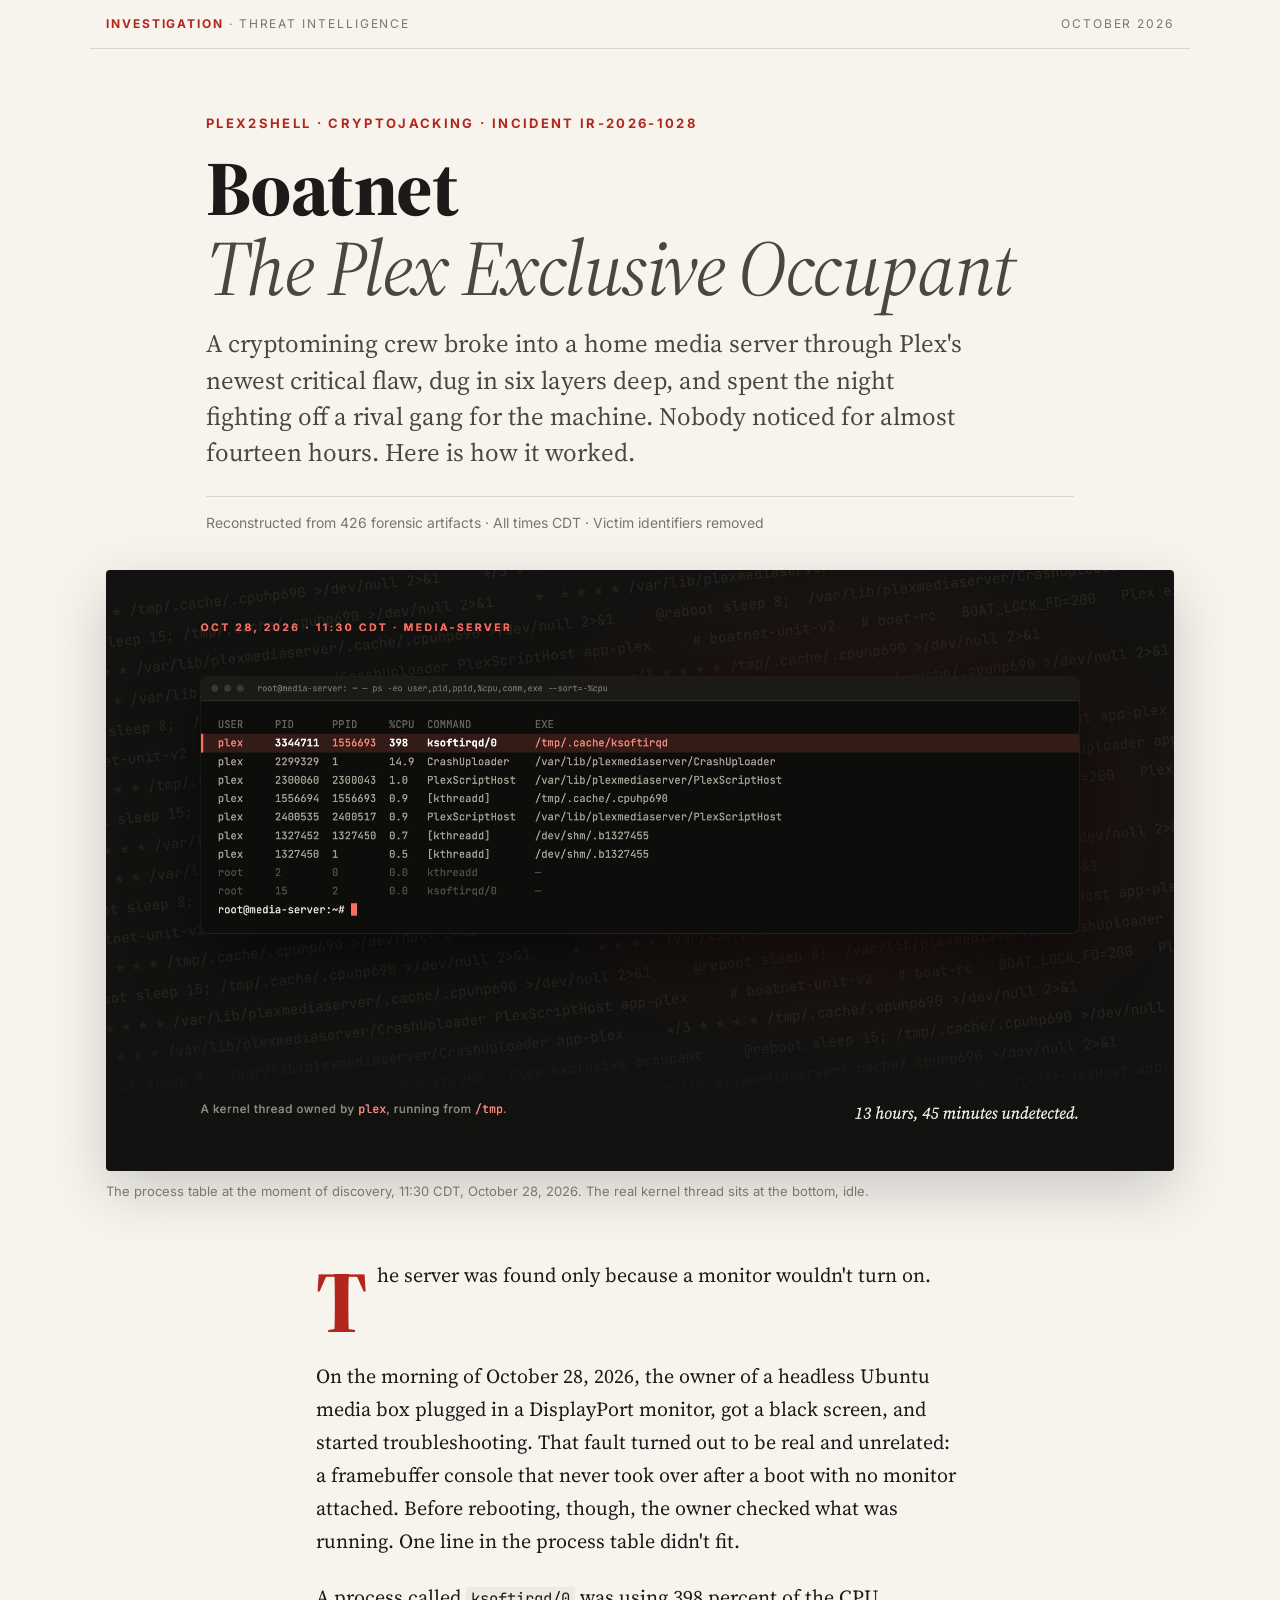
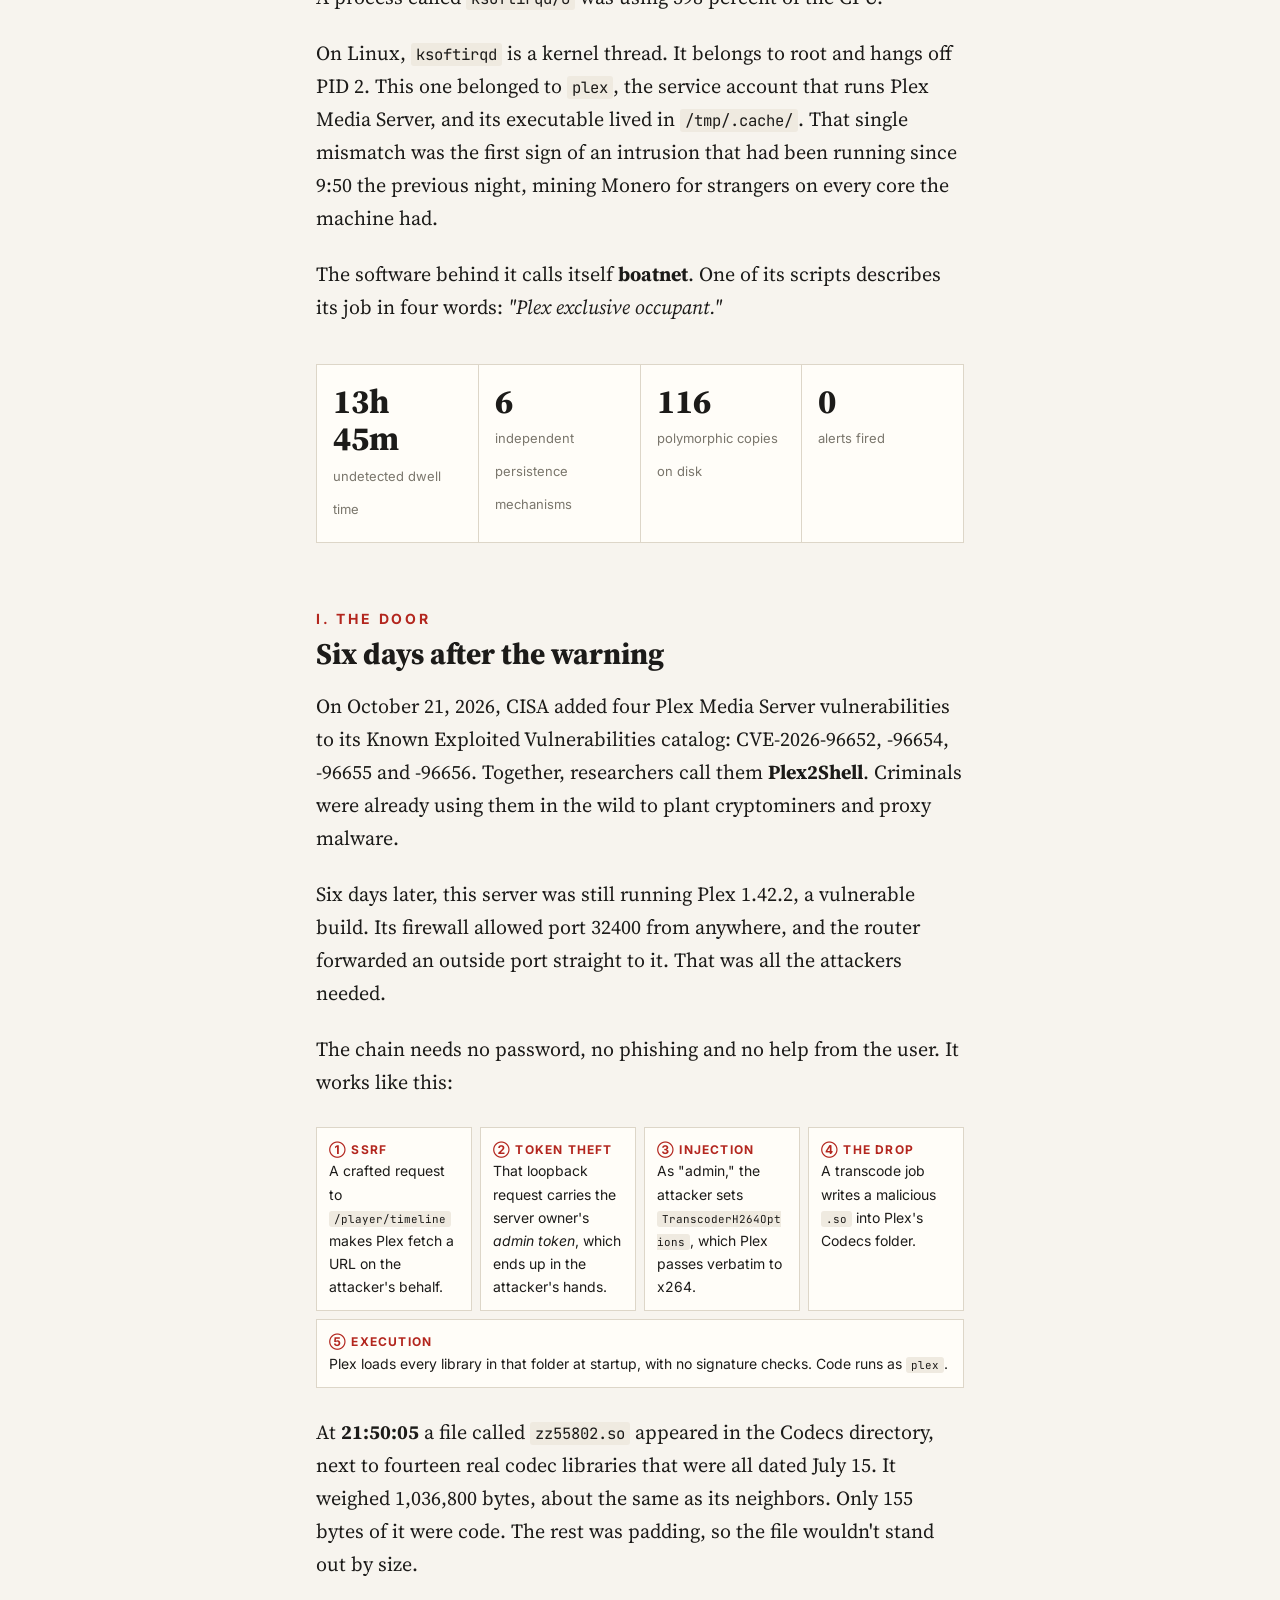
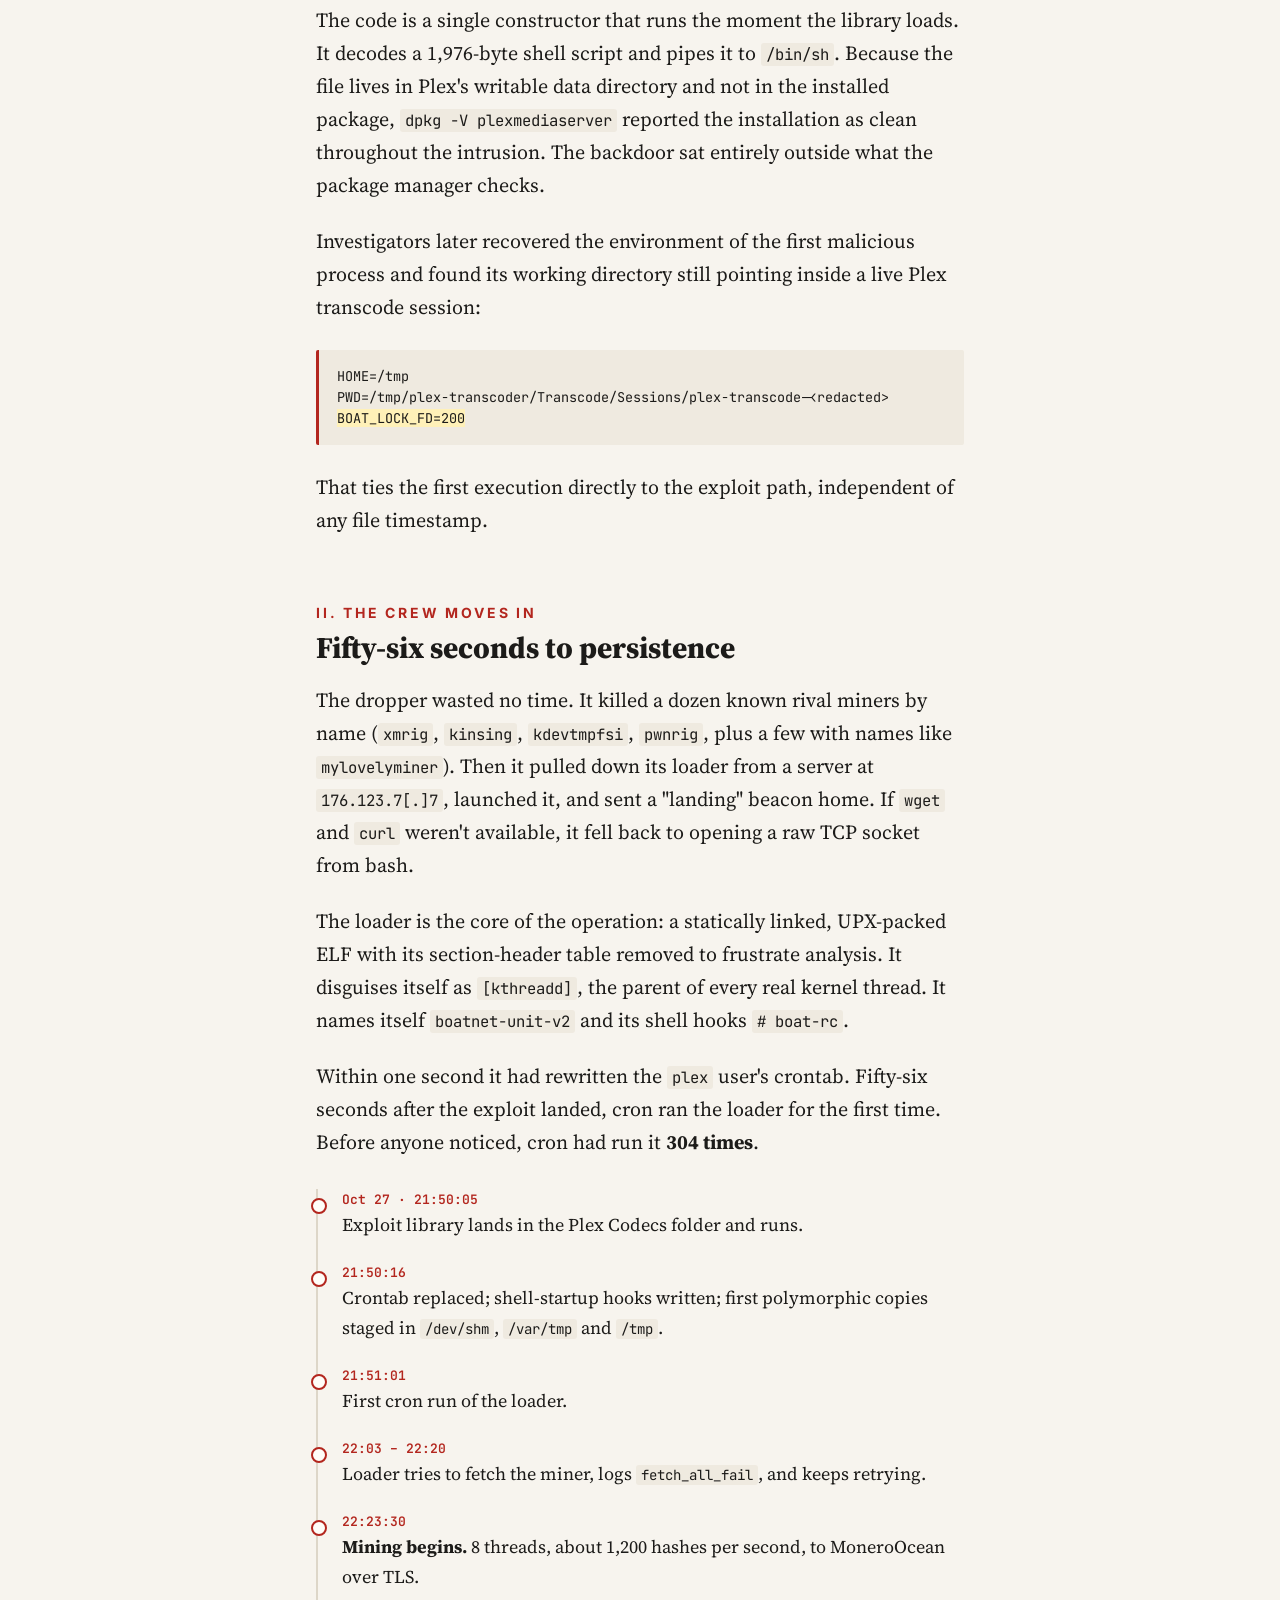
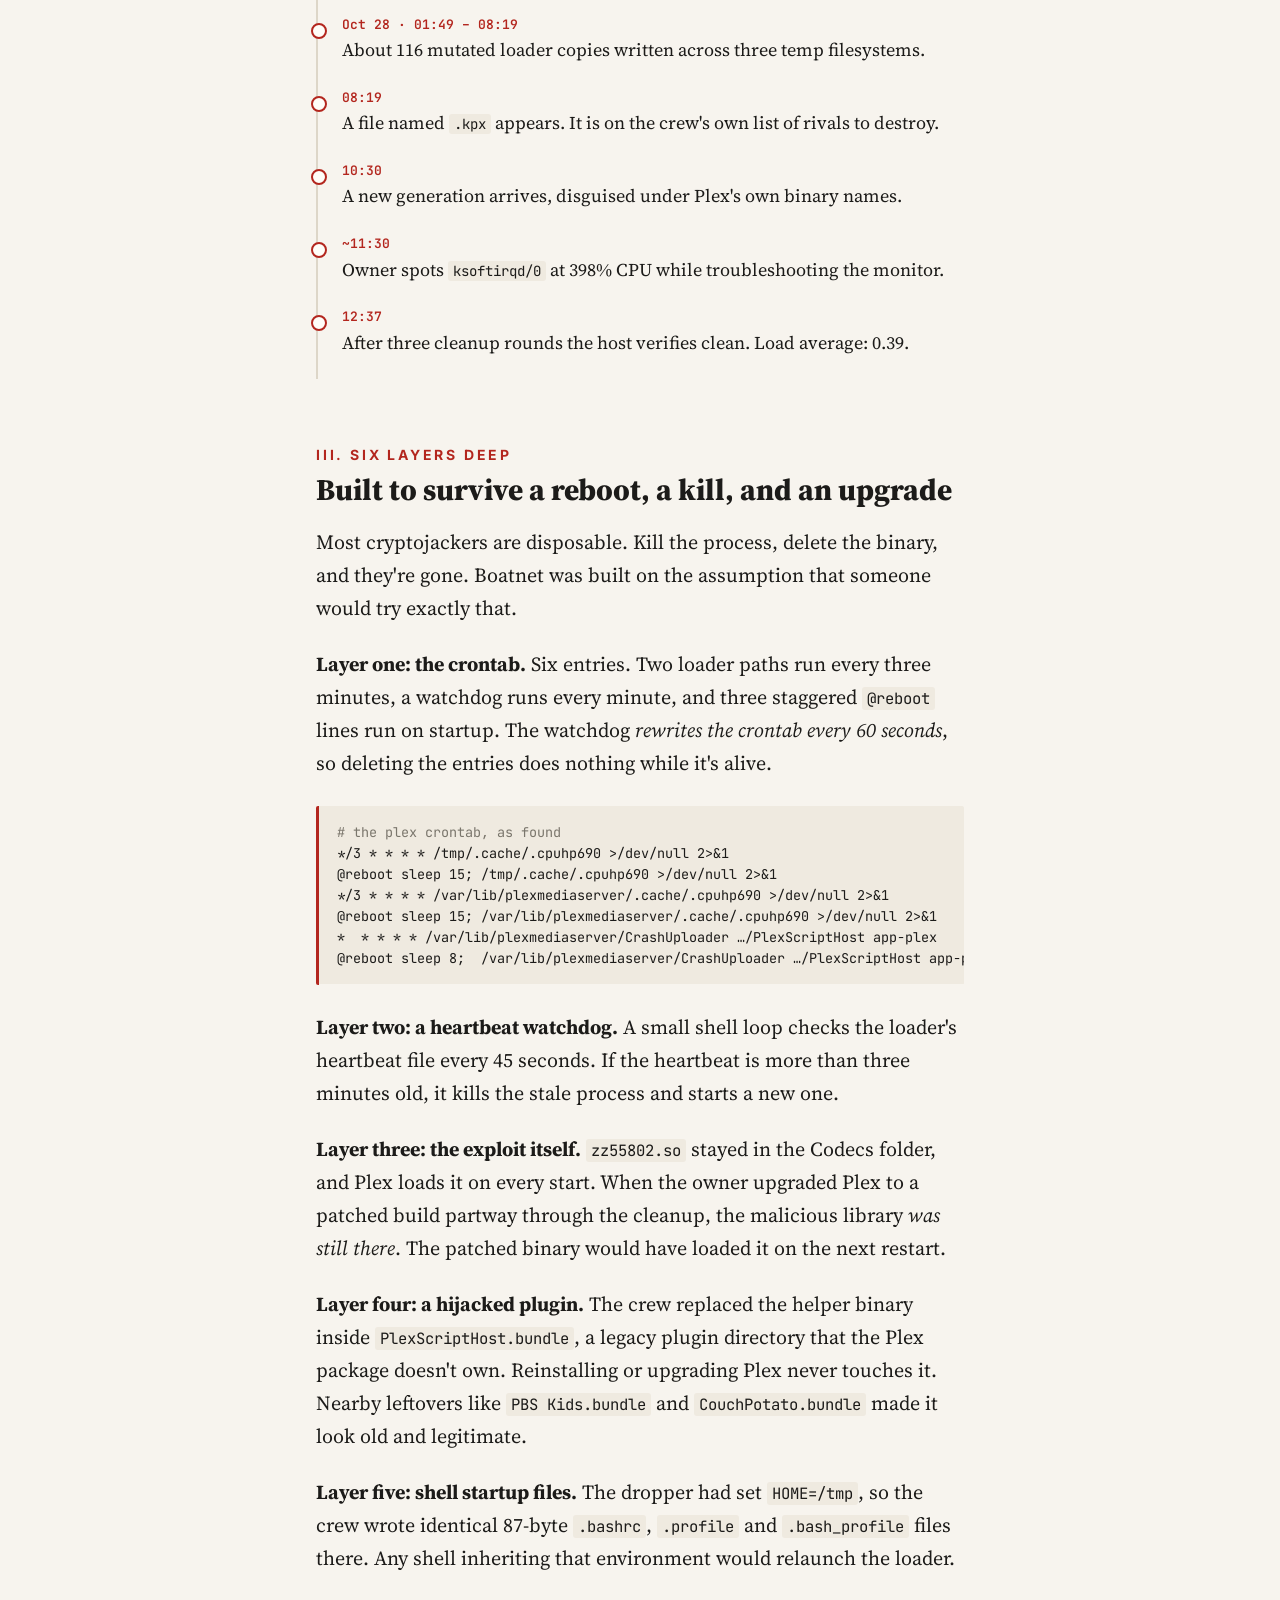
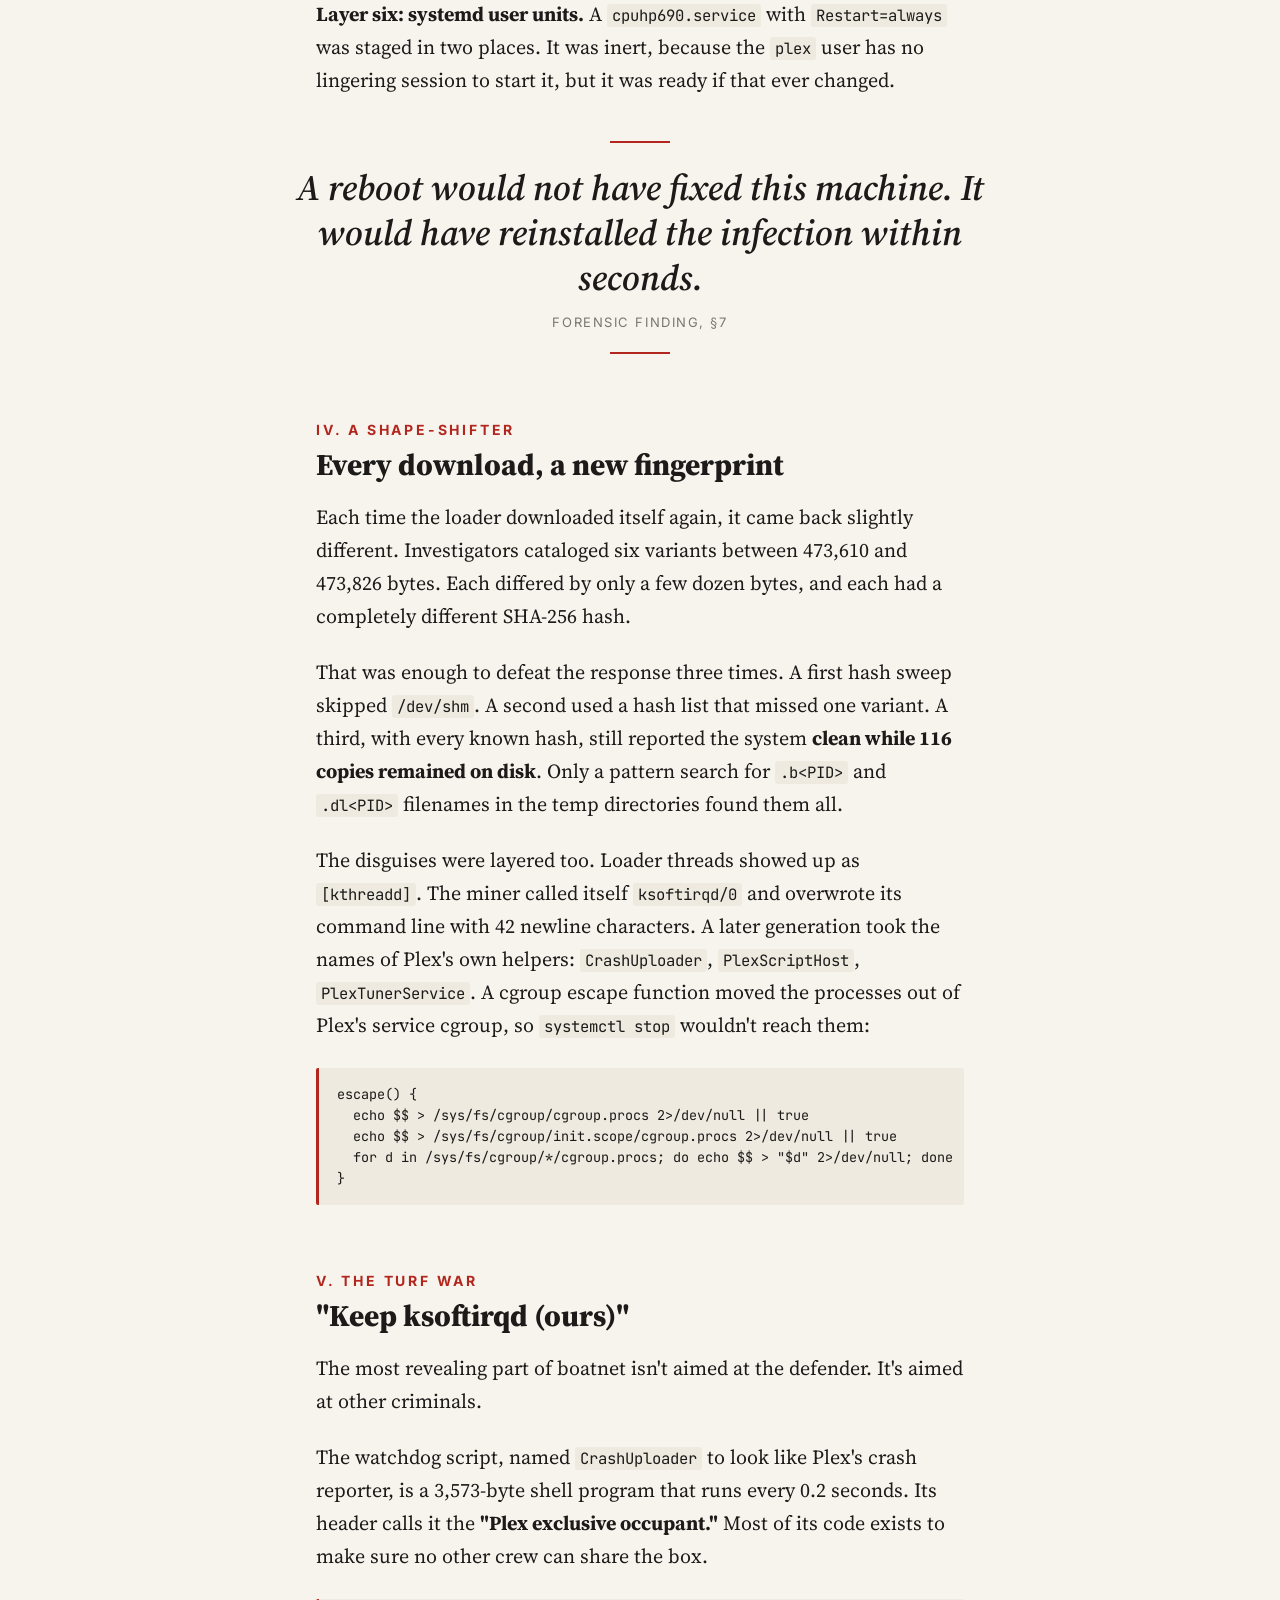
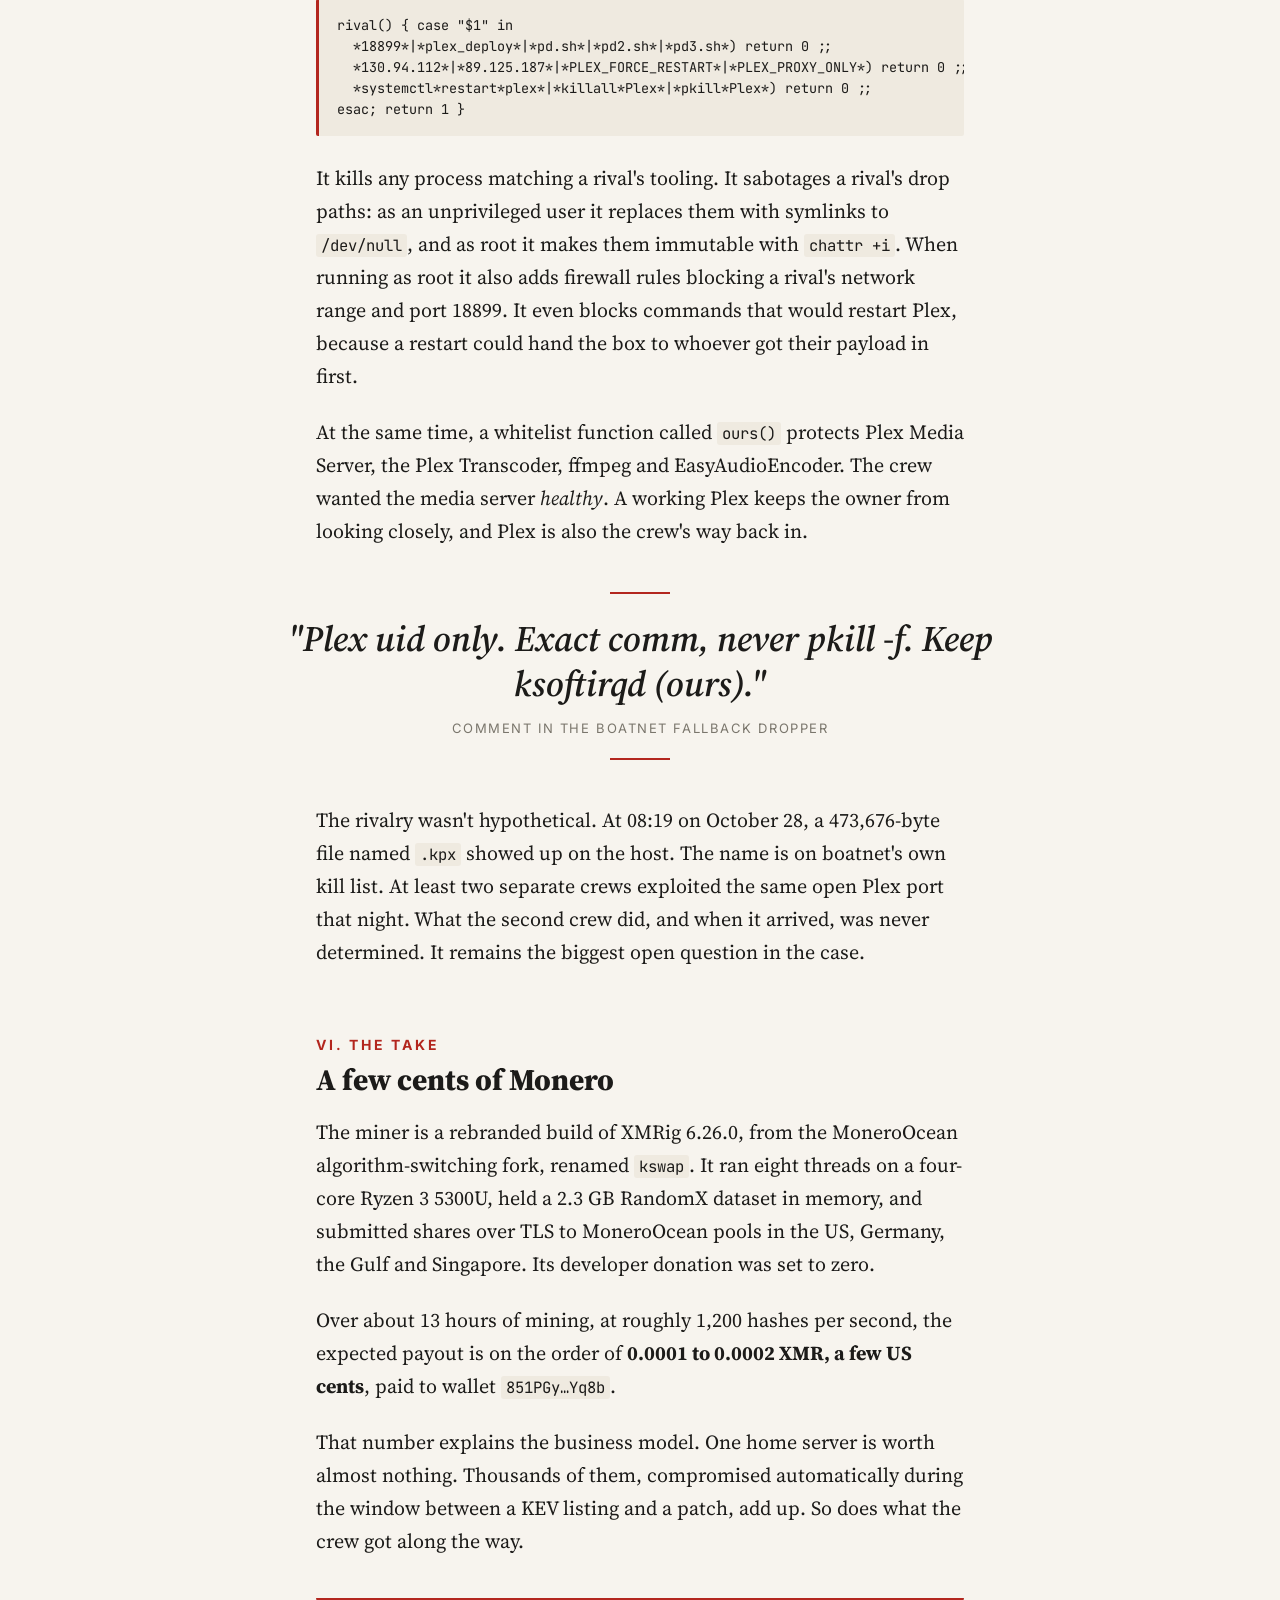
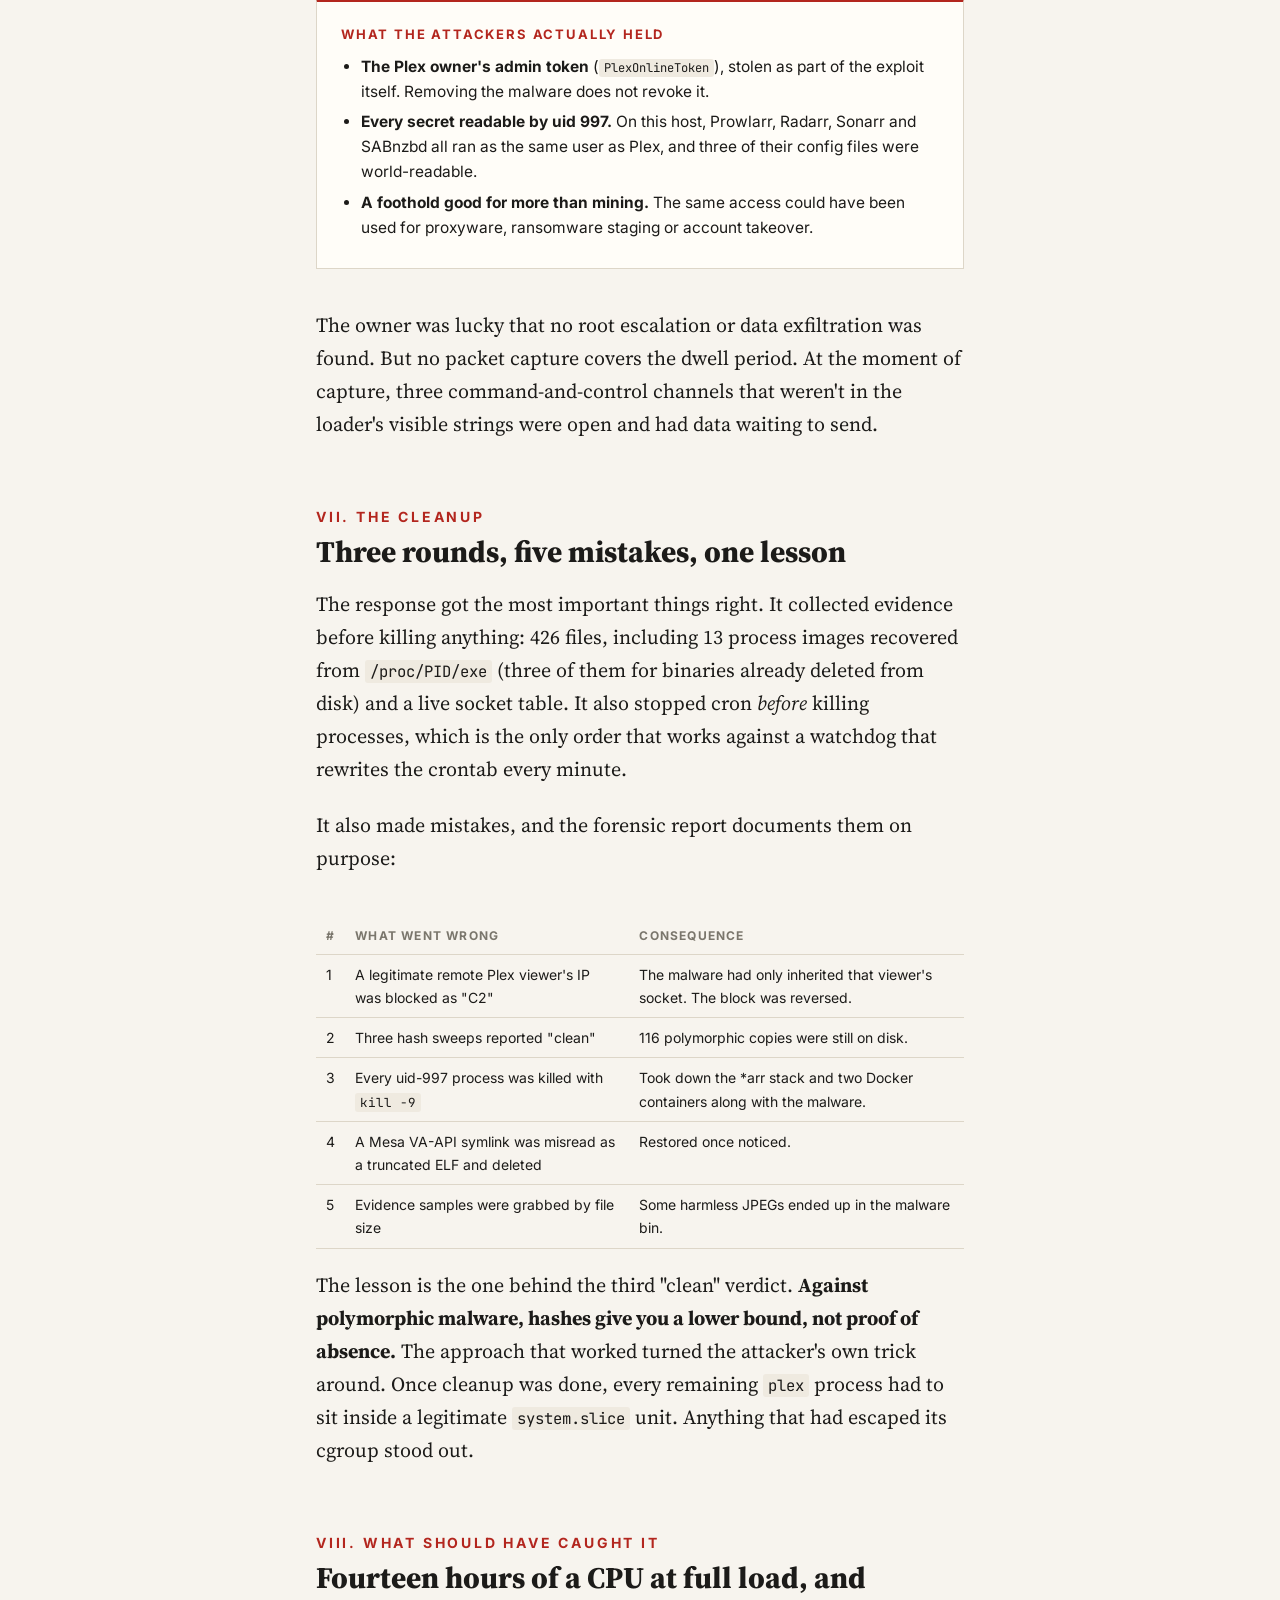
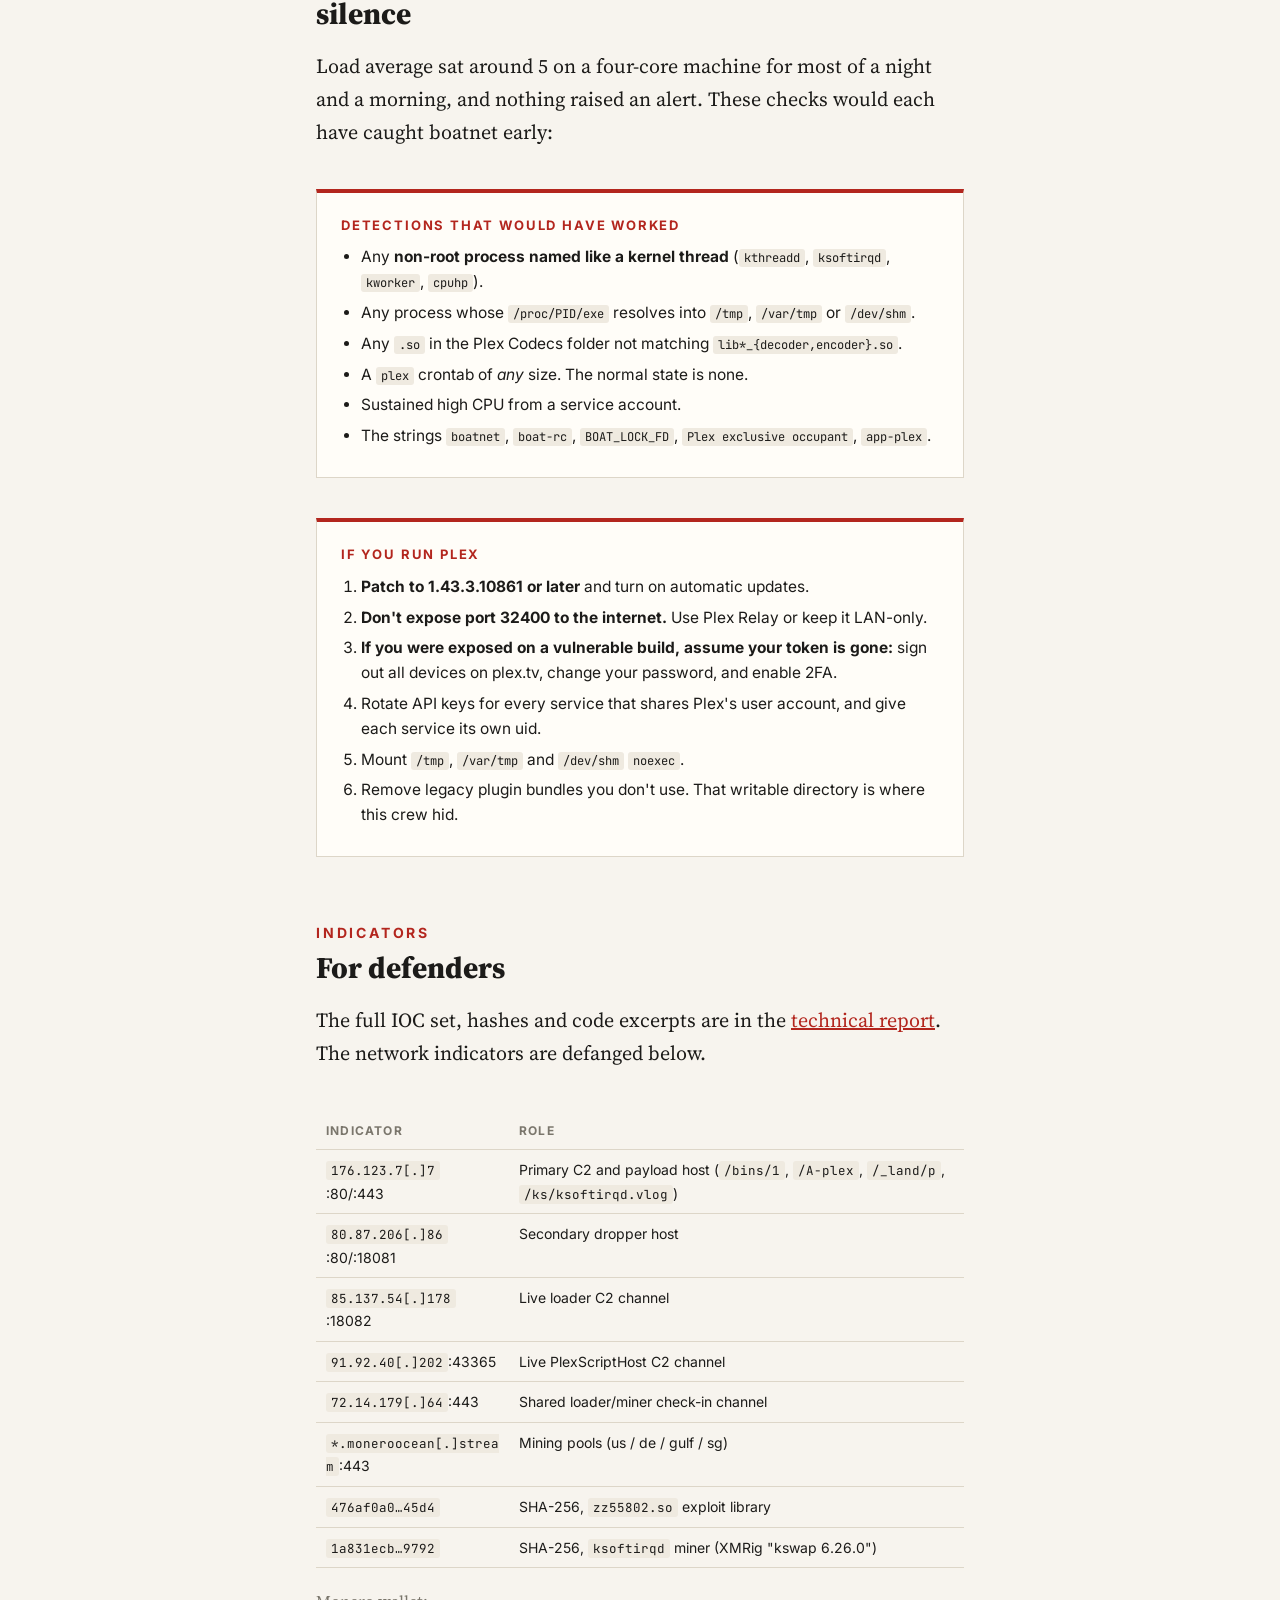
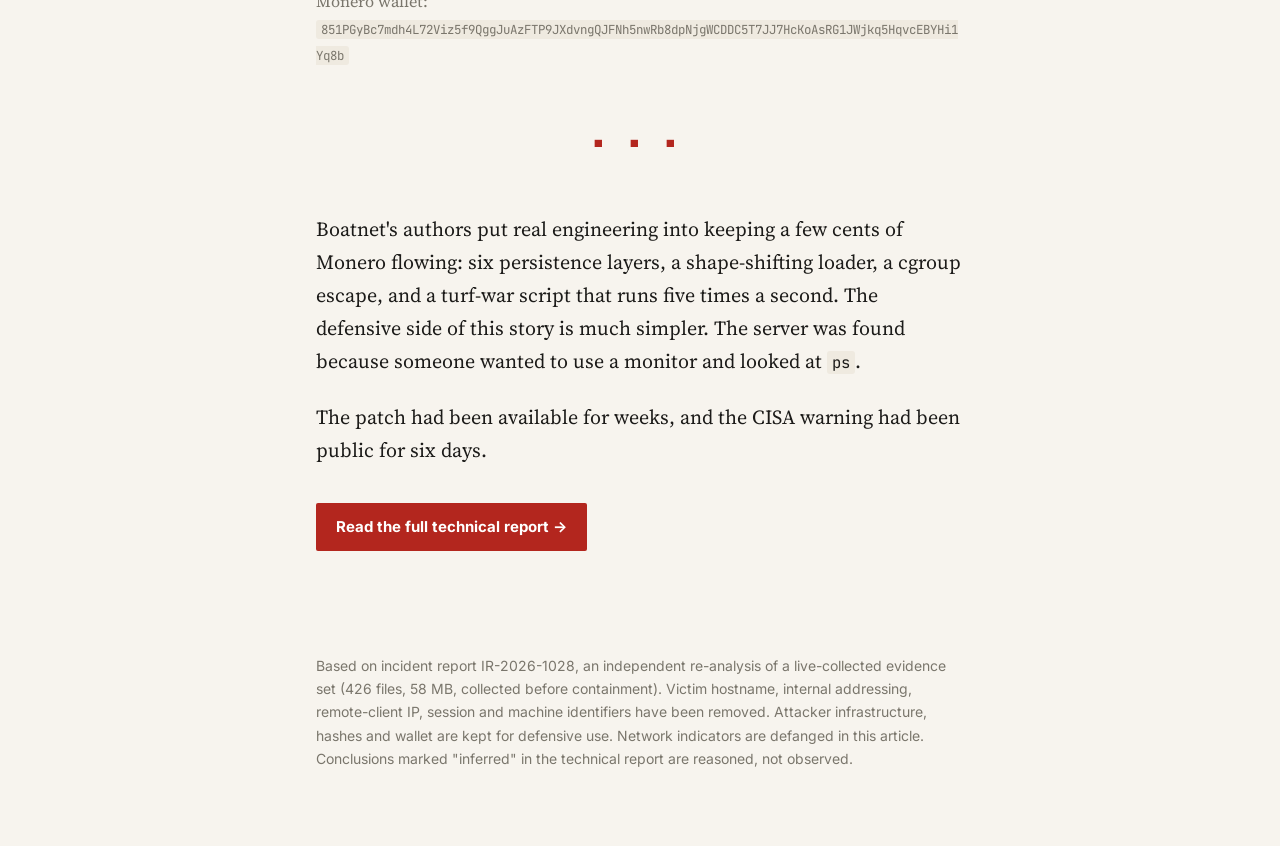
==== commit c8e66bc2: "Add hero and LinkedIn share images, social preview meta tags Co-Authored-By: Claude Opus 5.5 <norepl" ====
--- a/index.html
+++ b/index.html
@@ -7,6 +7,13 @@
 <meta name="description" content="An investigation into a cryptomining crew that hijacked a home Plex server through the Plex2Shell exploit chain, dug in six layers deep, and fought off a rival gang for control of the machine.">
 <meta property="og:title" content="Boatnet: The Plex Exclusive Occupant">
 <meta property="og:description" content="How a cryptomining crew hijacked a home Plex server, dug in six layers deep, and fought a rival gang for the machine.">
+<meta property="og:type" content="article">
+<meta property="og:url" content="https://wavecentral.github.io/boatnet-the-plex-exclusive-occupant-expose/">
+<meta property="og:image" content="https://wavecentral.github.io/boatnet-the-plex-exclusive-occupant-expose/images/boatnet-linkedin.png">
+<meta property="og:image:width" content="1920">
+<meta property="og:image:height" content="1080">
+<meta name="twitter:card" content="summary_large_image">
+<meta name="twitter:image" content="https://wavecentral.github.io/boatnet-the-plex-exclusive-occupant-expose/images/boatnet-linkedin.png">
 <link rel="preconnect" href="https://fonts.googleapis.com">
 <link rel="preconnect" href="https://fonts.gstatic.com" crossorigin>
 <link href="https://fonts.googleapis.com/css2?family=Source+Serif+4:ital,opsz,wght@0,8..60,400;0,8..60,600;0,8..60,800;1,8..60,400&family=Inter:wght@400;600;700&family=JetBrains+Mono:wght@400;600&display=swap" rel="stylesheet">
@@ -40,7 +47,11 @@
   .dek{font-size:clamp(20px,2.6vw,25px);color:var(--ink-2);line-height:1.45;margin:0 0 26px;max-width:760px}
   .byline{font-family:var(--sans);font-size:14px;color:var(--ink-3);border-top:1px solid var(--rule);padding-top:14px}
   .byline span+span::before{content:" · "}
+  figure.lead{max-width:1100px;margin:0 auto 56px;padding:0 16px}
+  figure.lead img{display:block;width:100%;height:auto;aspect-ratio:16/9;border-radius:4px;box-shadow:0 20px 60px rgba(0,0,0,.18)}
+  figure.lead figcaption{font-family:var(--sans);font-size:13px;color:var(--ink-3);margin-top:10px}
   article{max-width:680px;margin:0 auto;padding:0 16px 80px}
+  article>p:first-of-type{display:flow-root}
   article>p:first-of-type::first-letter{float:left;font-size:4.4em;line-height:.82;font-weight:800;padding:6px 10px 0 0;color:var(--accent)}
   h2{font-family:var(--sans);font-size:14px;letter-spacing:.2em;text-transform:uppercase;color:var(--accent);margin:64px 0 6px}
   h3{font-size:30px;line-height:1.2;margin:0 0 18px;font-weight:800}
@@ -91,6 +102,8 @@
   <div class="byline"><span>Reconstructed from 426 forensic artifacts</span><span>All times CDT</span><span>Victim identifiers removed</span></div>
 </header>
 
+<figure class="lead"><img src="images/boatnet-hero.jpg" width="1920" height="1080" alt="A terminal process list. The top row, highlighted in red, shows a process named ksoftirqd/0 owned by the plex user, using 398 percent CPU and running from /tmp/.cache/ksoftirqd. Below it are disguised kthreadd and PlexScriptHost processes, and at the bottom the real root-owned ksoftirqd/0 kernel thread at 0 percent."><figcaption>The process table at the moment of discovery, 11:30 CDT, October 28, 2026. The real kernel thread sits at the bottom, idle.</figcaption></figure>
+
 <article>
 
 <p>The server was found only because a monitor wouldn't turn on.</p>
